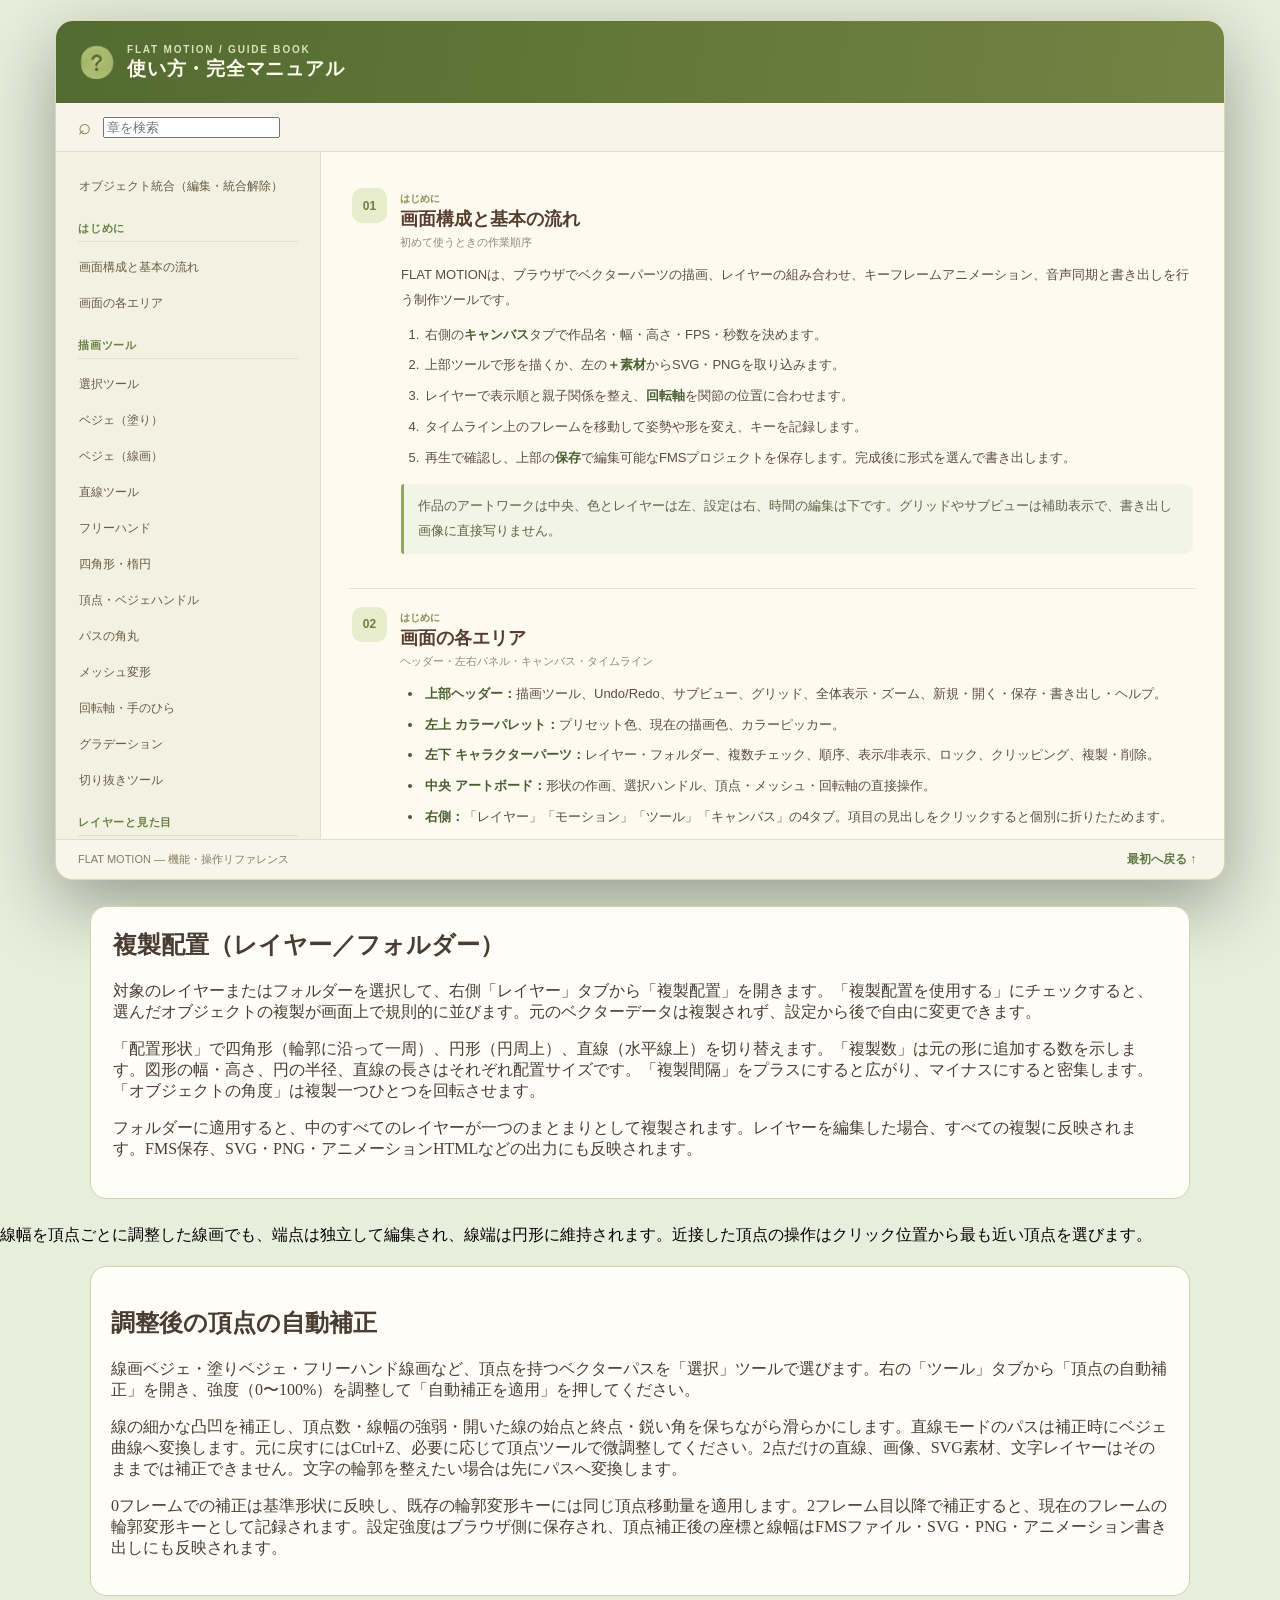
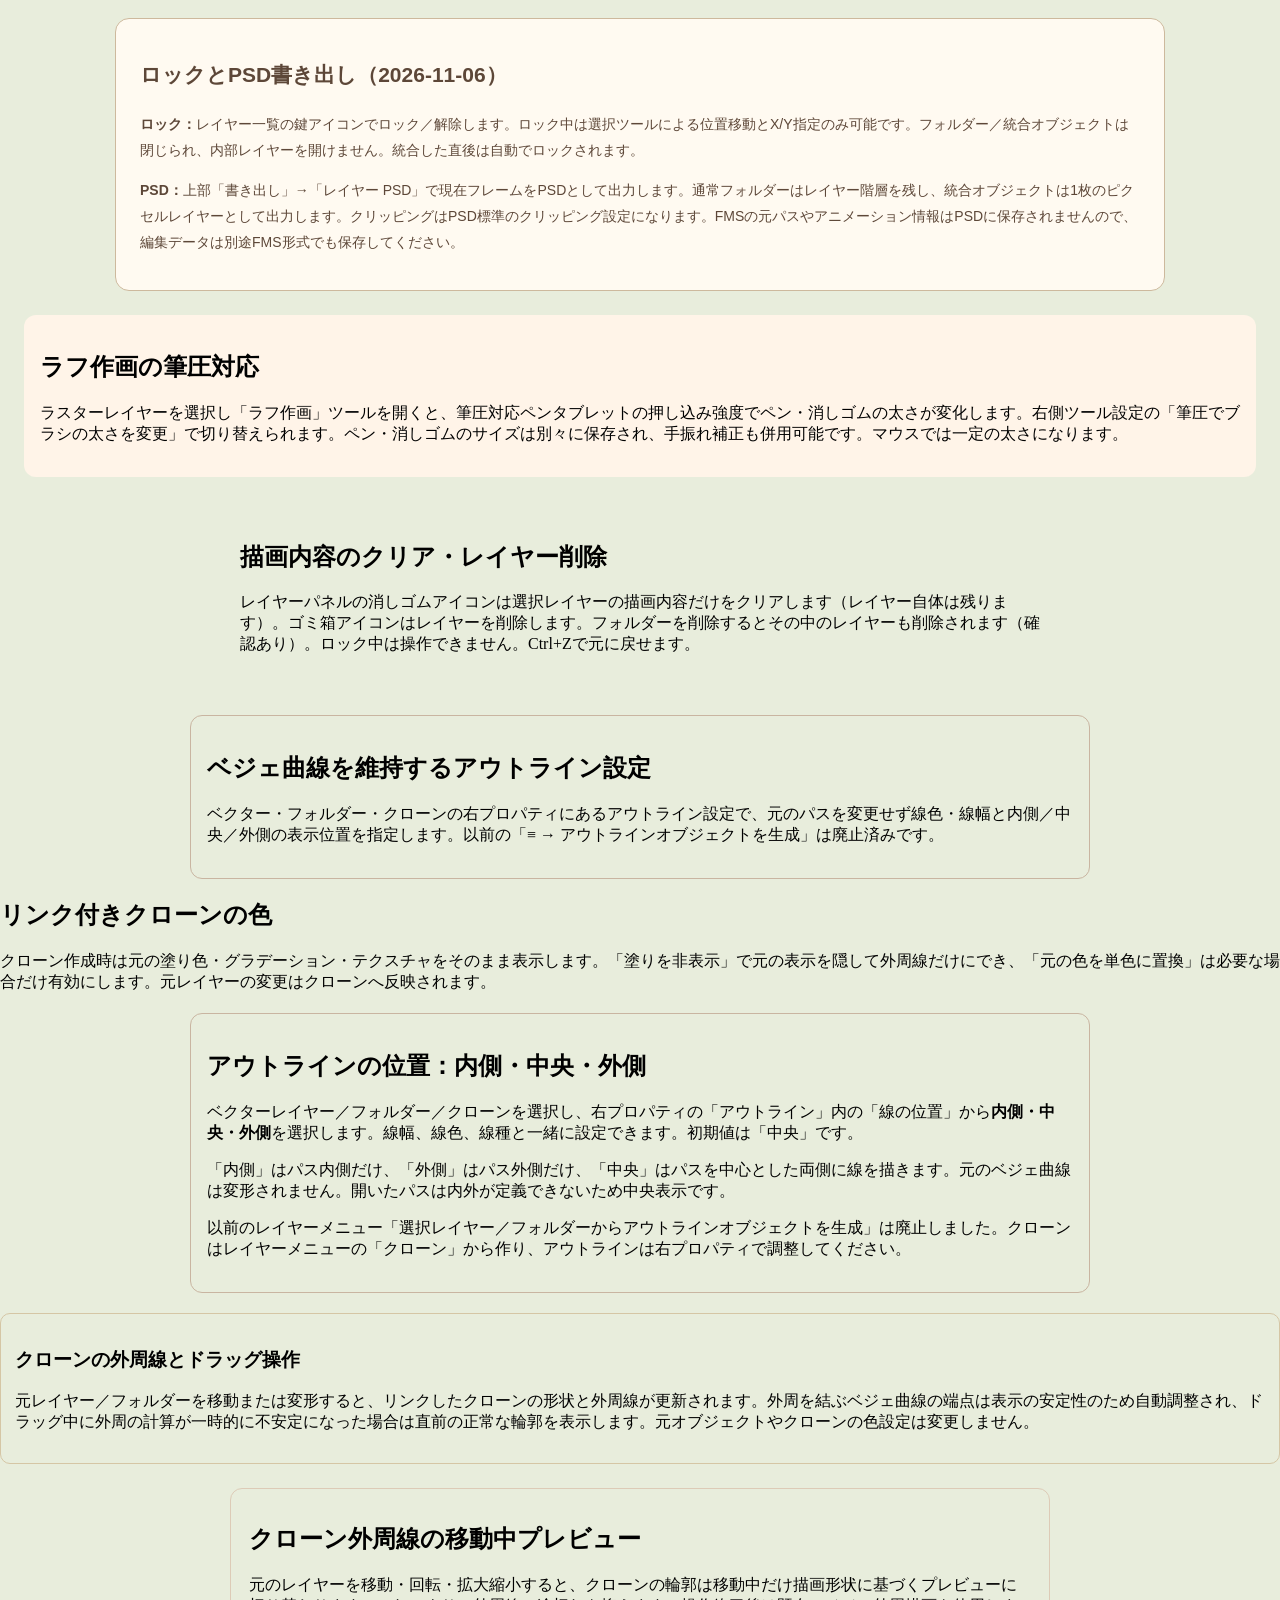
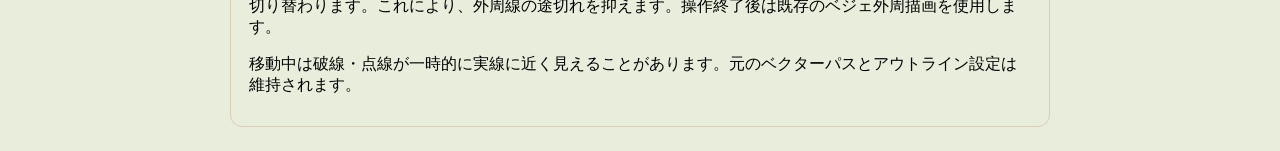
==== MANUAL.html @ 03b1b880 "a" ====
<!DOCTYPE html>

<html lang="ja"><head><meta charset="utf-8"/><meta content="width=device-width,initial-scale=1" name="viewport"/><title>FLAT MOTION — 完全マニュアル</title><style>*{box-sizing:border-box}html,body{margin:0;min-height:100vh;background:#e8eddc}/* Embedded FLAT MOTION Guide — independent from ordinary property modals */
.header-actions .circle-btn{width:34px!important;height:34px!important;min-width:34px!important;padding:0!important;margin-left:3px!important;background:transparent!important;border:0!important;box-shadow:none!important;border-radius:0!important;display:flex!important;align-items:center;justify-content:center;line-height:1;}
.header-actions .circle-btn img{display:block!important;width:30px!important;height:30px!important;min-width:30px!important;object-fit:contain!important;filter:none!important;opacity:1!important;}
.header-actions .circle-btn:hover{background:transparent!important;filter:brightness(1.08);transform:translateY(-1px);}
.fm-manual-open{overflow:hidden;}
.fm-manual-overlay{position:fixed;inset:0;z-index:600;background:rgba(35,37,22,.76);display:none;align-items:center;justify-content:center;padding:26px;backdrop-filter:blur(4px);}
.fm-manual-panel{display:flex;flex-direction:column;width:min(1170px,96vw);height:min(900px,94vh);background:#fffaf0;border:1px solid #d5dcb4;border-radius:18px;overflow:hidden;color:#453b2e;box-shadow:0 24px 72px rgba(21,26,12,.38);font-family:'Segoe UI','Yu Gothic UI','Hiragino Kaku Gothic ProN',sans-serif;}
.fm-manual-header{display:flex;align-items:center;justify-content:space-between;gap:16px;min-height:82px;padding:14px 24px;background:linear-gradient(100deg,#526b30,#738444);color:#fff8dd;flex:none;}
.fm-manual-brand{display:flex;align-items:center;gap:13px;min-width:0;}
.fm-manual-brand img{width:34px;height:34px;object-fit:contain;flex:none;}
.fm-manual-eyebrow{display:block;font-size:10px;letter-spacing:.18em;color:#dae3b8;font-weight:800;}
.fm-manual-brand h1{font-size:19px;line-height:1.2;margin:3px 0 0;letter-spacing:.04em;font-weight:800;color:#fffcef;}
.fm-manual-header-actions{display:flex;align-items:center;gap:10px;}
.fm-manual-header-actions button{font-size:12px;font-weight:700;color:#fff9df;border:1px solid #d7e5ae67;background:#ffffff15;padding:9px 13px;border-radius:8px;white-space:nowrap;}
.fm-manual-header-actions #fmManualClose{font-size:25px;font-weight:400;line-height:1;width:37px;height:37px;padding:0;}
.fm-manual-header-actions button:hover{background:#ffffff35;}
.fm-manual-searchbox{display:flex;align-items:center;gap:12px;padding:13px 22px;background:#f8f4e9;border-bottom:1px solid #e5dcc9;flex:none;}
.fm-manual-searchbox>span:first-child{font-size:22px;color:#73874a;line-height:1;}
#fmManualSearch{min-width:0;flex:1;background:#fffefd;border:1px solid #dadfbb;border-radius:9px;padding:11px 13px;font-size:14px;color:#493e32;outline:0;}
#fmManualSearch:focus{border-color:#8ea159;box-shadow:0 0 0 3px #b8c99155;}
#fmManualCount{font-size:11px;color:#887e68;white-space:nowrap;}
.fm-manual-layout{display:grid;grid-template-columns:265px minmax(0,1fr);min-height:0;flex:1;overflow:hidden;}
.fm-manual-nav{overflow:auto;padding:16px 12px 20px;background:#f2f1e2;border-right:1px solid #e1dfc8;scrollbar-color:#bac89b transparent;}
.fm-manual-nav-category{color:#678042;font-size:11px;font-weight:850;letter-spacing:.07em;margin:17px 10px 7px;padding-bottom:5px;border-bottom:1px solid #dce1c8;}
.fm-manual-nav-category:first-child{margin-top:0;}
.fm-manual-nav-link{font-size:12px;line-height:1.5;text-align:left;width:100%;padding:9px 11px;border:0;border-radius:8px;color:#6a5947;background:none;display:block;cursor:pointer;}
.fm-manual-nav-link:hover{background:#e5eacb;color:#48642b;}
.fm-manual-nav-link.is-active{background:#dbe4b6;color:#415e2b;font-weight:750;}
.fm-manual-content{min-width:0;min-height:0;overflow:auto;scrollbar-color:#cdd5b2 transparent;padding:18px 28px 45px;position:relative;scroll-behavior:smooth;}
.fm-manual-chapter{padding:18px 3px 24px;border-bottom:1px solid #e7e1d4;scroll-margin-top:10px;}
.fm-manual-chapter-head{display:flex;align-items:flex-start;gap:13px;}
.fm-manual-chapter-number{display:grid;place-items:center;width:35px;height:35px;border-radius:10px;background:#e7edcc;color:#688043;font-size:12px;font-weight:850;flex:none;}
.fm-manual-chapter-heading{min-width:0;flex:1;}
.fm-manual-chapter-heading>span{font-size:10px;color:#809256;font-weight:750;}
.fm-manual-chapter-heading h2{font-size:18px;line-height:1.3;color:#563e2f;margin:2px 0 4px;font-weight:850;}
.fm-manual-chapter-heading>p{margin:0;color:#958875;font-size:11px;}
.fm-manual-chapter-toggle{flex:none;color:#6c8150;border:1px solid #d5dfb7;border-radius:7px;background:#f9fbf0;font-size:19px;line-height:1;width:28px;height:28px;padding:0;}
.fm-manual-chapter-body{margin:13px 0 0 49px;font-size:13px;line-height:1.9;color:#5c4d3f;}
.fm-manual-chapter-body p{margin:10px 0;}
.fm-manual-chapter-body ol,.fm-manual-chapter-body ul{padding-left:22px;margin:10px 0 14px;}
.fm-manual-chapter-body li{margin:6px 0;padding-left:2px;}
.fm-manual-chapter-body b{color:#485f31;font-weight:800;}
.fm-manual-note{background:#f2f4e6;border-left:3px solid #92a65e;border-radius:3px 9px 9px 3px;padding:10px 14px;color:#5e6445!important;}
.fm-manual-table{width:100%;border-collapse:collapse;font-size:12px;line-height:1.6;margin:16px 0;}
.fm-manual-table th,.fm-manual-table td{text-align:left;border-bottom:1px solid #e8e3d4;padding:9px 11px;vertical-align:top;}
.fm-manual-table th{background:#f0f2df;color:#56703a;}
.fm-manual-table td:first-child{white-space:nowrap;color:#554334;font-weight:750;}
.fm-manual-chapter.is-folded .fm-manual-chapter-body{display:none;}
.fm-manual-chapter[hidden],.fm-manual-nav-link[hidden],.fm-manual-nav-category[hidden]{display:none!important;}
.fm-manual-footer{display:flex;align-items:center;justify-content:space-between;gap:10px;padding:10px 22px;border-top:1px solid #e1dccb;background:#f8f5e9;color:#887c68;font-size:11px;flex:none;}
.fm-manual-footer button{background:none;border:0;color:#607944;font-size:12px;font-weight:750;white-space:nowrap;}
@media(max-width:760px){.fm-manual-overlay{padding:8px;}.fm-manual-panel{width:100%;height:96vh;border-radius:10px;}.fm-manual-header{min-height:68px;padding:12px;}.fm-manual-brand h1{font-size:15px;}.fm-manual-eyebrow{font-size:8px;}.fm-manual-header-actions #fmManualExpand{display:none;}.fm-manual-layout{grid-template-columns:130px minmax(0,1fr);}.fm-manual-nav{padding:10px 5px;}.fm-manual-nav-link{font-size:10px;padding:8px 6px;}.fm-manual-nav-category{font-size:9px;margin:12px 5px 5px;}.fm-manual-content{padding:10px 12px 35px;}.fm-manual-chapter-heading h2{font-size:14px;}.fm-manual-chapter-body{margin-left:0;font-size:12px;}.fm-manual-footer span{display:none;}}
.fm-manual-panel{margin:20px auto;height:calc(100vh - 40px);}.fm-manual-nav-link{text-decoration:none;}@media print{.fm-manual-panel{height:auto;overflow:visible;box-shadow:none;border:0}.fm-manual-header,.fm-manual-searchbox,.fm-manual-nav,.fm-manual-footer{display:none!important}.fm-manual-layout{display:block;overflow:visible}.fm-manual-content{overflow:visible}.fm-manual-chapter{break-inside:avoid}}</style></head><body><div class="fm-manual-panel"><header class="fm-manual-header"><div class="fm-manual-brand"><img alt="" src="assets/help.png"/><div><span class="fm-manual-eyebrow">FLAT MOTION / GUIDE BOOK</span><h1>使い方・完全マニュアル</h1></div></div></header><div class="fm-manual-searchbox"><span>⌕</span><input aria-label="マニュアルの検索" id="externalSearch" placeholder="章を検索" type="search"/><span id="matchCount"></span></div><div class="fm-manual-layout"><nav class="fm-manual-nav"><a class="fm-manual-nav-link" href="#guide-merge-objects">オブジェクト統合（編集・統合解除）</a><div class="fm-manual-nav-category">はじめに</div><a class="fm-manual-nav-link" href="#guide-01">画面構成と基本の流れ</a><a class="fm-manual-nav-link" href="#guide-02">画面の各エリア</a><div class="fm-manual-nav-category">描画ツール</div><a class="fm-manual-nav-link" href="#guide-03">選択ツール</a><a class="fm-manual-nav-link" href="#guide-04">ベジェ（塗り）</a><a class="fm-manual-nav-link" href="#guide-05">ベジェ（線画）</a><a class="fm-manual-nav-link" href="#guide-06">直線ツール</a><a class="fm-manual-nav-link" href="#guide-07">フリーハンド</a><a class="fm-manual-nav-link" href="#guide-08">四角形・楕円</a><a class="fm-manual-nav-link" href="#guide-09">頂点・ベジェハンドル</a><a class="fm-manual-nav-link" href="#guide-10">パスの角丸</a><a class="fm-manual-nav-link" href="#guide-11">メッシュ変形</a><a class="fm-manual-nav-link" href="#guide-12">回転軸・手のひら</a><a class="fm-manual-nav-link" href="#guide-13">グラデーション</a><a class="fm-manual-nav-link" href="#guide-14">切り抜きツール</a><div class="fm-manual-nav-category">レイヤーと見た目</div><a class="fm-manual-nav-link" href="#guide-15">レイヤーの基本操作</a><a class="fm-manual-nav-link" href="#guide-16">チェック式複数選択</a><a class="fm-manual-nav-link" href="#guide-17">フォルダーとグループ</a><a class="fm-manual-nav-link" href="#guide-18">クリッピング</a><a class="fm-manual-nav-link" href="#guide-19">塗り・線画・アウトライン</a><a class="fm-manual-nav-link" href="#guide-20">フチ・ドロップシャドウ・ぼかし</a><div class="fm-manual-nav-category">モーション</div><a class="fm-manual-nav-link" href="#guide-21">親パーツ・関節リギング</a><a class="fm-manual-nav-link" href="#guide-22">位置・回転・拡大縮小のキー</a><a class="fm-manual-nav-link" href="#guide-23">輪郭モーフ（頂点変形）</a><a class="fm-manual-nav-link" href="#guide-24">メッシュ変形アニメーション</a><a class="fm-manual-nav-link" href="#guide-25">エフェクトアニメーション</a><a class="fm-manual-nav-link" href="#guide-26">簡単モーションと再生</a><div class="fm-manual-nav-category">タイムラインと音声</div><a class="fm-manual-nav-link" href="#guide-27">タイムラインの見方</a><a class="fm-manual-nav-link" href="#guide-28">音声トラック</a><div class="fm-manual-nav-category">キャンバスと資料</div><a class="fm-manual-nav-link" href="#guide-29">カラーパレットとスポイト</a><a class="fm-manual-nav-link" href="#guide-30">キャンバス・グリッド設定</a><div class="fm-manual-nav-category">保存と書き出し</div><a class="fm-manual-nav-link" href="#guide-31">プロジェクトの保存・読込</a><a class="fm-manual-nav-link" href="#guide-32">書き出し形式</a><div class="fm-manual-nav-category">リファレンス</div><a class="fm-manual-nav-link" href="#guide-33">ショートカット一覧</a><a class="fm-manual-nav-link" href="#guide-34">よくある疑問・トラブル</a><a class="fm-manual-nav-link" href="#guide-35">作例：表情が動くキャラクター</a><div class="fm-manual-nav-category">テキスト・ロゴ制作</div><a class="fm-manual-nav-link" href="#guide-37">テキスト・縦書き・円形／アーチ配置とパス化</a><a class="fm-manual-nav-link" href="#guide-38">手持ちフォントの登録と頂点の表示サイズ</a><a class="fm-manual-nav-link" href="#guide-39">素材ライブラリの登録・整理・JSON保存</a></nav><main class="fm-manual-content"><section class="fm-manual-chapter" id="guide-01"><div class="fm-manual-chapter-head"><span class="fm-manual-chapter-number">01</span><div class="fm-manual-chapter-heading"><span>はじめに</span><h2>画面構成と基本の流れ</h2><p>初めて使うときの作業順序</p></div></div><div class="fm-manual-chapter-body"><p>FLAT MOTIONは、ブラウザでベクターパーツの描画、レイヤーの組み合わせ、キーフレームアニメーション、音声同期と書き出しを行う制作ツールです。</p>
<ol><li>右側の<b>キャンバス</b>タブで作品名・幅・高さ・FPS・秒数を決めます。</li><li>上部ツールで形を描くか、左の<b>＋素材</b>からSVG・PNGを取り込みます。</li><li>レイヤーで表示順と親子関係を整え、<b>回転軸</b>を関節の位置に合わせます。</li><li>タイムライン上のフレームを移動して姿勢や形を変え、キーを記録します。</li><li>再生で確認し、上部の<b>保存</b>で編集可能なFMSプロジェクトを保存します。完成後に形式を選んで書き出します。</li></ol>
<p class="fm-manual-note">作品のアートワークは中央、色とレイヤーは左、設定は右、時間の編集は下です。グリッドやサブビューは補助表示で、書き出し画像に直接写りません。</p></div></section><section class="fm-manual-chapter" id="guide-02"><div class="fm-manual-chapter-head"><span class="fm-manual-chapter-number">02</span><div class="fm-manual-chapter-heading"><span>はじめに</span><h2>画面の各エリア</h2><p>ヘッダー・左右パネル・キャンバス・タイムライン</p></div></div><div class="fm-manual-chapter-body"><ul><li><b>上部ヘッダー：</b>描画ツール、Undo/Redo、サブビュー、グリッド、全体表示・ズーム、新規・開く・保存・書き出し・ヘルプ。</li><li><b>左上 カラーパレット：</b>プリセット色、現在の描画色、カラーピッカー。</li><li><b>左下 キャラクターパーツ：</b>レイヤー・フォルダー、複数チェック、順序、表示/非表示、ロック、クリッピング、複製・削除。</li><li><b>中央 アートボード：</b>形状の作画、選択ハンドル、頂点・メッシュ・回転軸の直接操作。</li><li><b>右側：</b>「レイヤー」「モーション」「ツール」「キャンバス」の4タブ。項目の見出しをクリックすると個別に折りたためます。</li><li><b>下部 タイムライン：</b>フレーム・キー・音声波形・再生の操作。</li></ul></div></section><section class="fm-manual-chapter" id="guide-03"><div class="fm-manual-chapter-head"><span class="fm-manual-chapter-number">03</span><div class="fm-manual-chapter-heading"><span>描画ツール</span><h2>選択ツール</h2><p>移動・回転・拡大縮小、比率固定</p></div></div><div class="fm-manual-chapter-body"><ol><li>上部の<b>選択</b>（V）を押し、キャンバスのパーツをクリックします。</li><li>内部をドラッグして位置を変更します。外側の<b>回転ハンドル</b>で回転、<b>四隅のハンドル</b>で拡大縮小します。</li><li>右側の<b>ツール</b>タブで「縦横比を維持して拡大縮小」をONにすると比率を保ちます。OFFなら縦横を独立して伸縮できます。Shiftを押しながらでも比率固定できます。</li><li>角丸・凹み角を設定した四角形は、伸縮中も角の見た目の半径が変わりにくいよう補正されます。</li></ol>
<p class="fm-manual-note">位置・回転・倍率の数値は右側の<b>モーション</b>タブでも編集できます。アニメーションのフレームを動かしてから変形すると、設定に応じてキーフレームが作られます。</p></div></section><section class="fm-manual-chapter" id="guide-04"><div class="fm-manual-chapter-head"><span class="fm-manual-chapter-number">04</span><div class="fm-manual-chapter-heading"><span>描画ツール</span><h2>ベジェ（塗り）</h2><p>点打ち、開いたパス、直線・ベジェ変換</p></div></div><div class="fm-manual-chapter-body"><ol><li>上部の<b>ベジェ塗り</b>（P）を選択します。</li><li>アートボードをクリックして頂点を順に追加します。作図中は輪郭と点が表示されます。</li><li>3点以上で<b>「塗りを確定」</b>すると閉じた塗り形状になります。2点以上で<b>「開いた線で確定」</b>も選択できます。</li><li>作成後はパスの<b>線の種類</b>で「直線」「ベジェ曲線」「自動スムーズ」を選び直せます。ベジェモードでは頂点と制御ハンドルで形を編集します。</li></ol>
<p><b>Enter</b>で確定、<b>Esc</b>で作図を中止。作図中の専用ボタンで1点戻すこともできます。点数が足りない場合は確定できません。</p></div></section><section class="fm-manual-chapter" id="guide-05"><div class="fm-manual-chapter-head"><span class="fm-manual-chapter-number">05</span><div class="fm-manual-chapter-heading"><span>描画ツール</span><h2>ベジェ（線画）</h2><p>輪郭線専用のパスを作成</p></div></div><div class="fm-manual-chapter-body"><ol><li><b>ベジェ線画</b>（K）を選び、クリックで2点以上を打ちます。</li><li><b>Enter</b>または<b>「線画を確定」</b>で開いた線を作成します。塗りのない独立したベクターパスとして管理します。</li><li>レイヤーの<b>線画オプション</b>で実線・破線・点線を選び、カラー、太さ、破線の長さ・間隔、点の大きさ・間隔を変更します。</li><li><b>頂点</b>ツールで後から点を移動・追加・削除し、曲線の形を調整できます。</li></ol>
<p class="fm-manual-note">塗り用パスの「アウトライン」と、線画レイヤーの「線画オプション」は異なる設定です。線だけ描きたいときは線画ツールが便利です。</p></div></section><section class="fm-manual-chapter" id="guide-06"><div class="fm-manual-chapter-head"><span class="fm-manual-chapter-number">06</span><div class="fm-manual-chapter-heading"><span>描画ツール</span><h2>直線ツール</h2><p>まっすぐな線・角度固定・後編集</p></div></div><div class="fm-manual-chapter-body"><p><b>直線</b>（L）を選び、キャンバスで始点から終点までドラッグします。<b>Shift</b>を押したままなら45°刻みで角度を固定できます。</p>
<p>描いた直線もベクターパスなので、線画オプションで<b>実線／破線／点線</b>に変更でき、色・太さ・線の間隔を調整できます。頂点を追加したり、パスの線種をベジェ曲線へ切り替えて曲げることもできます。</p></div></section><section class="fm-manual-chapter" id="guide-07"><div class="fm-manual-chapter-head"><span class="fm-manual-chapter-number">07</span><div class="fm-manual-chapter-heading"><span>描画ツール</span><h2>フリーハンド</h2><p>マウスやペンで輪郭を描く</p></div></div><div class="fm-manual-chapter-body"><p><b>フリーハンド</b>（B）を選ぶと右側の<b>ツール</b>タブに作画前の設定が表示されます。<b>塗りつぶし／線画</b>のラジオボタンで描画モードを選び、キャンバス上をドラッグして描きます。</p><ol><li><b>塗りつぶし：</b>ドラッグ経路を閉じたベクター形状として作成します。</li><li><b>線画：</b>塗りのない開いたベクターパスを作成します。線幅や実線・破線・点線はレイヤータブの「線画オプション」で変更します。頂点ごとの線幅強弱にも対応します。</li><li><b>最大ポイント数：</b>10〜800点からスライダーで設定します。形状をなるべく維持しながら線を簡略化し、保存されるパスの頂点数を制限します。</li><li><b>自動補正：</b>チェックでON/OFFし、補正の強さを0〜100%で調整します。ドラッグ中の手ぶれを平滑化し、曲線をなめらかにします。角を意図的に残したい場合は弱めるかOFFにします。</li></ol><p>完成後は通常のベクターレイヤーとして移動・回転・頂点編集・モーション設定ができます。設定は次に描く線へ適用され、既存のパスを勝手に書き換えません。</p>
<p>線画専用の筆線ではなく、連続した点を使って形を作るツールです。線を正確に整えたい場合は<b>ベジェ（線画）</b>や<b>直線</b>を、面を塗りつぶしたい場合は<b>ベジェ（塗り）</b>を使用します。</p></div></section><section class="fm-manual-chapter" id="guide-08"><div class="fm-manual-chapter-head"><span class="fm-manual-chapter-number">08</span><div class="fm-manual-chapter-heading"><span>描画ツール</span><h2>四角形・楕円</h2><p>作図時の1:1固定、角丸・凹み角</p></div></div><div class="fm-manual-chapter-body"><ol><li><b>四角形</b>（R）または<b>楕円</b>（E）を選び、ドラッグして描画します。</li><li>右側の<b>ツール</b>タブにある<b>「図形を1:1の比率で描画」</b>をONにすると正方形・正円になります。作図中のShiftでも一時的に固定できます。</li><li>四角形では<b>角を丸める</b>スライダーと<b>角をへこませる</b>スライダーが使用できます。凹ませる角は左上・右上・左下・右下から指定でき、画像のように内側へ丸く削った形にできます。</li></ol>
<p>通常の角丸と凹み角は併用できます。図形をベジェ頂点として編集したい場合は<b>パスに変換</b>を使用してください。元の四角形専用パラメーターではなく頂点編集になります。</p></div></section><section class="fm-manual-chapter" id="guide-09"><div class="fm-manual-chapter-head"><span class="fm-manual-chapter-number">09</span><div class="fm-manual-chapter-heading"><span>描画ツール</span><h2>頂点・ベジェハンドル</h2><p>基本形状、滑らかな曲線、ポイント削減</p></div></div><div class="fm-manual-chapter-body"><ol><li>編集したいパスを選択して<b>頂点</b>（N / M）に切り替えます。</li><li>点をドラッグして位置を変えます。ベジェモードでは入出力ハンドルもドラッグしてカーブを編集します。</li><li>角の点／滑らかな点を切り替えられます。<b>ダブルクリック</b>で頂点を追加、<b>Alt＋クリック</b>で頂点を削除できます。</li><li>右側のパス編集には<b>ポイント数を減らす</b>スライダーがあり、細かすぎる点を減らして簡略化できます。</li></ol>
<p>最初のフレームでは基本形状の編集、後のフレームでは輪郭モーフの変形キーを作る操作になります。詳細は「輪郭モーフ」を参照してください。</p></div></section><section class="fm-manual-chapter" id="guide-10"><div class="fm-manual-chapter-head"><span class="fm-manual-chapter-number">10</span><div class="fm-manual-chapter-heading"><span>描画ツール</span><h2>パスの角丸</h2><p>直角や鋭角を後から丸くする</p></div></div><div class="fm-manual-chapter-body"><p>塗りベジェ・線画ベジェ・折れ線など、角のあるパスを選択し、右側の<b>レイヤー → パスの角丸</b>を使います。半径スライダーは<b>0〜200px</b>で、0に戻すと元の角に戻せます。</p>
<p>元の頂点やハンドルは削除せず、描画時に丸めます。直線・ベジェ曲線モードで使用し、<b>自動スムーズモードでは角丸処理を適用しません</b>。キーフレームで頂点を動かしても設定を維持できます。</p></div></section><section class="fm-manual-chapter" id="guide-11"><div class="fm-manual-chapter-head"><span class="fm-manual-chapter-number">11</span><div class="fm-manual-chapter-heading"><span>描画ツール</span><h2>メッシュ変形</h2><p>格子でPNG・SVG・ベクターを変形する</p></div></div><div class="fm-manual-chapter-body"><ol><li>変形したいレイヤーを選び、右側の<b>モーション → 変形アニメーション</b>に移動します。</li><li>メッシュ分割を<b>2×2、3×3、4×4</b>から選択し、<b>メッシュを作成／編集</b>します。</li><li>上部の<b>メッシュ</b>（G）で交点をドラッグし、髪・服などを曲げたり伸ばしたりします。</li><li>別のフレームで変形すればその時刻にメッシュキーが追加されます。現在の形の初期化・メッシュ解除もできます。</li></ol>
<p class="fm-manual-note">頂点モーフと異なり、PNGや読み込みSVGにも使える格子変形です。分割数を変更すると既存のメッシュ変形キーが初期化される場合があります。</p></div></section><section class="fm-manual-chapter" id="guide-12"><div class="fm-manual-chapter-head"><span class="fm-manual-chapter-number">12</span><div class="fm-manual-chapter-heading"><span>描画ツール</span><h2>回転軸・手のひら</h2><p>関節の位置、ビューの移動・回転・ズーム</p></div></div><div class="fm-manual-chapter-body"><p><b>回転軸</b>（J）：パーツを選んだ状態で中心の軸ハンドルをドラッグし、肩・肘・首などの関節位置へ移します。以後の回転はこの軸を中心に行います。</p>
<p><b>手のひら</b>（H）：右側<b>ツール</b>タブで<b>移動／回転／拡大縮小</b>をラジオボタンで切り替えます。移動はドラッグ、回転は左右ドラッグ、ズームは上下ドラッグです。回転操作はShiftで15°ごとに固定できます。</p>
<p>表示の回転・ズームは作品の実データには影響しません。<b>全体表示</b>で表示を整え、上部の＋／−で倍率を変えられます。全体表示の最大倍率は100%です。</p></div></section><section class="fm-manual-chapter" id="guide-13"><div class="fm-manual-chapter-head"><span class="fm-manual-chapter-number">13</span><div class="fm-manual-chapter-heading"><span>描画ツール</span><h2>グラデーション</h2><p>線状・円状、色から透明・2色</p></div></div><div class="fm-manual-chapter-body"><ol><li>上部の<b>グラデーション</b>を選び、対象オブジェクトをクリックします。</li><li>対象上でドラッグすると、線状ならドラッグ方向に、円状なら中心から外側へグラデーションを設定できます。</li><li>右側の<b>ツール</b>タブで<b>線状／円状</b>、<b>色→透明／色→色</b>を切り替えます。</li><li>始点色・終点色はカラーピッカーで変更します。適用後もドラッグで方向や広がりを変え、解除することもできます。</li></ol>
<p>ベクター図形・パスだけでなく読み込んだSVGやPNGへの設定にも対応しています。グラデーションの向きは対象とともに移動・回転・拡大縮小されます。</p></div></section><section class="fm-manual-chapter" id="guide-14"><div class="fm-manual-chapter-head"><span class="fm-manual-chapter-number">14</span><div class="fm-manual-chapter-heading"><span>描画ツール</span><h2>切り抜きツール</h2><p>選択範囲の内側／交差部分を削除する</p></div></div><div class="fm-manual-chapter-body"><p><b>切り抜き</b>（C）は指定箇所を<b>透明にして消す</b>機能です。クリッピングとは逆に、<b>内側が消えて外側が残ります</b>。元画像やパスは保持するため、切り抜き解除やCtrl+Zで戻せます。</p>
<ol><li>上部の<b>切り抜き</b>を選び、右の<b>ツール</b>タブで<b>選択範囲／交差</b>を選択します。</li><li><b>選択範囲：</b>「四角形ドラッグ」ならキャンバス上をドラッグ。「オブジェクト指定」ならプルダウンで選択元を選びます。さらに<b>切り抜き対象</b>を指定します。</li><li>選択範囲のスライダーは<b>−100〜＋100px</b>。0が基準、右に動かすほど削除範囲が広がり、左に動かすほど狭くなります。</li><li><b>交差：</b>①削除したい対象、②削除範囲の元となるオブジェクトをプルダウンで指定します。2つが重なる部分だけを消します。選択範囲の指定は不要です。</li><li><b>「内側を切り抜く」</b>で確定します。<b>対象の切り抜き解除</b>、<b>選択範囲を解除</b>も利用できます。</li></ol>
<p class="fm-manual-note">フォルダー全体も対象にできます。交差の元は適用時の形状を基準にします。「下のレイヤーにクリッピング」は描画する範囲を残す処理なので用途が異なります。</p></div></section><section class="fm-manual-chapter" id="guide-15"><div class="fm-manual-chapter-head"><span class="fm-manual-chapter-number">15</span><div class="fm-manual-chapter-heading"><span>レイヤーと見た目</span><h2>レイヤーの基本操作</h2><p>表示順、複製、名前変更、ロック</p></div></div><div class="fm-manual-chapter-body"><ul><li><b>＋素材：</b>外部SVG/PNGを追加します。作成したパーツは左の一覧に表示されます。</li><li><b>クリック：</b>対象を編集するレイヤーとして選択。<b>レイヤー名をダブルクリック</b>するとその場で変更できます（Enterで確定、Escで取り消し）。</li><li><b>目：</b>表示／非表示。<b>鍵：</b>編集ロック。<b>↳：</b>クリッピングを切り替えます。</li><li><b>複製：</b>選択レイヤーのコピーを作ります。<b>上下ボタン：</b>重なり順を変更。<b>削除：</b>対象を取り除きます。</li></ul>
<p>重なり順はアニメーションの見え方に影響します。影・肌・衣服のように別レイヤーを作り、必要ならクリッピングを使ってください。</p></div></section><section class="fm-manual-chapter" id="guide-16"><div class="fm-manual-chapter-head"><span class="fm-manual-chapter-number">16</span><div class="fm-manual-chapter-heading"><span>レイヤーと見た目</span><h2>チェック式複数選択</h2><p>フォルダー化せずにまとめて移動</p></div></div><div class="fm-manual-chapter-body"><ol><li>左のレイヤーパネルの<b>先頭チェックボックス</b>を複数ONにします。</li><li>選択ツールで選ばれたパーツの1つをドラッグすると、チェックしたレイヤーを<b>一括移動</b>できます。</li><li>この選択は一時的なもので、レイヤーの所属フォルダーや親子関係は変更しません。</li><li>複数選択したまま<b>フォルダー作成ボタン</b>を押すと、選択したパーツをまとめて収納できます。</li></ol>
<p>フォルダーとその内部のレイヤーを同時にチェックした場合に二重に移動しないよう処理されています。永続的にグループ単位で回転やアニメーションを付けたい場合はフォルダーを作るのがおすすめです。</p></div></section><section class="fm-manual-chapter" id="guide-17"><div class="fm-manual-chapter-head"><span class="fm-manual-chapter-number">17</span><div class="fm-manual-chapter-heading"><span>レイヤーと見た目</span><h2>フォルダーとグループ</h2><p>収納、入れ子、変形、キー、表示切り替え</p></div></div><div class="fm-manual-chapter-body"><ol><li>左のフォルダーボタンで<b>新規フォルダー</b>を作ります。選択中のパーツを収納する使い方もできます。</li><li>レイヤーをフォルダーへ<b>ドラッグ＆ドロップ</b>すると収納できます。フォルダーの外へ移すドロップ領域も用意されています。</li><li>フォルダーは<b>入れ子</b>にでき、折りたたみ・展開が可能です。</li><li>フォルダーを選択して移動・回転・拡大縮小すると内部のパーツがまとめて動きます。フォルダー単位でもキーフレームを追加できます。</li><li>フォルダーの表示／非表示とロックは中のパーツにも反映されます。フォルダー解除後は個々のパーツとして扱えます。</li></ol>
<p>フォルダー内のパーツは個別に編集できます。フォルダーへのクリッピング、フォルダー自身から下のレイヤーへのクリッピングにも対応しています。</p></div></section><section class="fm-manual-chapter" id="guide-18"><div class="fm-manual-chapter-head"><span class="fm-manual-chapter-number">18</span><div class="fm-manual-chapter-heading"><span>レイヤーと見た目</span><h2>クリッピング</h2><p>下にあるレイヤー・フォルダーの形で表示を制限</p></div></div><div class="fm-manual-chapter-body"><p>上のレイヤーまたはフォルダーを選び、左の<b>↳</b>、または右側<b>レイヤー</b>タブの<b>「下のレイヤー／フォルダーにクリッピング」</b>をONにします。直下の非クリッピング項目が下地になります。</p>
<p>例：顔の上に大きめの影形状を描き、その影を<b>肌</b>レイヤーにクリッピングすると、肌の不透明な部分だけに影が表示されます。複数のクリッピング項目が連続する場合は同じ下地を共有します。</p>
<p>レイヤー→フォルダー、フォルダー→レイヤー、フォルダー→フォルダー、入れ子の組み合わせにも対応しています。</p>
<p class="fm-manual-note"><b>切り抜きとの違い：</b>クリッピング＝下地の内側を「残す」。切り抜き＝指定範囲の内側を「消す」。</p></div></section><section class="fm-manual-chapter" id="guide-19"><div class="fm-manual-chapter-head"><span class="fm-manual-chapter-number">19</span><div class="fm-manual-chapter-heading"><span>レイヤーと見た目</span><h2>塗り・線画・アウトライン</h2><p>塗り非表示、実線・破線・点線</p></div></div><div class="fm-manual-chapter-body"><p>右側の<b>レイヤー</b>タブでは、パーツの塗り色や線色・太さを変更できます。<b>「アウトライン → 塗りを非表示にする（アウトラインのみ）」</b>をONにすると内部の塗りだけが消え、アウトラインを残せます。</p>
<ul><li><b>ベクターのアウトライン：</b>チェックON/OFF、実線・破線（短線の長さと間隔）・点線（丸点の大きさと間隔）、カラー、線幅を指定。オブジェクトの<b>上</b>に描画されます。</li><li><b>線画レイヤー：</b>ベジェ線画・直線で描いた線の線画オプションから、実線・破線・点線・色・幅を変更します。</li><li><b>閉じた形状と開いた線：</b>塗り用と線画用で操作項目が異なります。線画を描きたい場合は線画ツールを使います。</li></ul></div></section><section class="fm-manual-chapter" id="guide-20"><div class="fm-manual-chapter-head"><span class="fm-manual-chapter-number">20</span><div class="fm-manual-chapter-heading"><span>レイヤーと見た目</span><h2>フチ・ドロップシャドウ・ぼかし</h2><p>レイヤー・フォルダー共通エフェクト</p></div></div><div class="fm-manual-chapter-body"><p>レイヤーまたはフォルダーを選択し、右側<b>レイヤー → エフェクト</b>からそれぞれON/OFFします。複数を併用できます。</p>
<ul><li><b>フチ：</b>太さスライダーとカラーピッカー。<b>内側／外側</b>の切り替えができます。</li><li><b>ドロップシャドウ：</b>色、濃度、ぼかしの大きさ、位置ずらし<b>X／Y</b>を調整できます。</li><li><b>ぼかし：</b>ON/OFFと<b>0〜50px</b>の強さスライダー。フォルダーなら中のパーツ全体にかけられます。</li></ul>
<p>エフェクトの重なりは、基本的に<b>影が最背面、フチがその上、本体が最前面</b>です。影とフチのアニメーションについては「エフェクトアニメーション」を参照してください。</p></div></section><section class="fm-manual-chapter" id="guide-21"><div class="fm-manual-chapter-head"><span class="fm-manual-chapter-number">21</span><div class="fm-manual-chapter-heading"><span>モーション</span><h2>親パーツ・関節リギング</h2><p>胴体→腕→前腕などの親子連動</p></div></div><div class="fm-manual-chapter-body"><ol><li>頭・胴体・上腕・前腕などを別パーツとして用意します。</li><li>右側<b>レイヤー → 親パーツ</b>で、子にしたいパーツの親をプルダウンから設定します。</li><li><b>回転軸</b>ツールで肩・肘・首などの関節位置へ軸を移します。</li><li>親を移動・回転すると子も追従し、子自身には独立したキーを設定できます。</li></ol>
<p>フォルダーでの分類と親子リギングは別の仕組みです。フォルダーは集合全体の変形、親子は関節的な連動に使い分けます。</p></div></section><section class="fm-manual-chapter" id="guide-22"><div class="fm-manual-chapter-head"><span class="fm-manual-chapter-number">22</span><div class="fm-manual-chapter-heading"><span>モーション</span><h2>位置・回転・拡大縮小のキー</h2><p>自動キー、手動キー、補間、キーフレーム移動</p></div></div><div class="fm-manual-chapter-body"><ol><li>タイムラインをクリックして作業するフレームへ移動します。</li><li>対象レイヤーを選択し、キャンバスで移動・回転・拡縮するか、右の<b>モーション</b>タブで位置X/Y・回転・倍率・不透明度を入力します。</li><li><b>自動キー</b>をONにすると操作した時点のキーが記録されます。手動なら<b>◆ キー追加</b>を使います。</li><li>キーの<b>補間方式</b>は「なめらか」「一定速度」「加速」「減速」「コマ送り（切替）」から選べます。</li><li>タイムラインのキーを左右にドラッグして時刻を変更できます。最初のフレームのキーは移動できません。</li></ol>
<p>前後のキーの間は、選択した補間方式で自動的に動きます。右側モーションの<b>キー削除</b>から不要なキーを除けます。</p></div></section><section class="fm-manual-chapter" id="guide-23"><div class="fm-manual-chapter-head"><span class="fm-manual-chapter-number">23</span><div class="fm-manual-chapter-heading"><span>モーション</span><h2>輪郭モーフ（頂点変形）</h2><p>パスの形そのものをフレームごとに変える</p></div></div><div class="fm-manual-chapter-body"><ol><li>ベジェパスを選択して<b>頂点</b>ツールにします。四角形・楕円なら先に<b>パスに変換</b>します。</li><li>最初のフレームで基本となる輪郭を作ります。</li><li>別のフレームに移動して頂点をドラッグすると、そのフレームの<b>輪郭モーフキー</b>が作られます。</li><li>複数フレームを設定すると輪郭が補間されます。初期化やモーフキーの削除も可能です。</li></ol>
<p>モーフは<b>同じ頂点数と並び順</b>を基準に補間します。ポイント数の削減には、対応する変形キーも合わせる処理があります。タイムラインでは通常の姿勢キーと別の色・形で表示されます。</p></div></section><section class="fm-manual-chapter" id="guide-24"><div class="fm-manual-chapter-head"><span class="fm-manual-chapter-number">24</span><div class="fm-manual-chapter-heading"><span>モーション</span><h2>メッシュ変形アニメーション</h2><p>格子点にキーを打ち、ゆらぎを作る</p></div></div><div class="fm-manual-chapter-body"><p>メッシュは姿勢キーとは別の変形キーです。現在フレームでメッシュの交点をドラッグするとキーが作成され、前後のメッシュ形状を補間します。</p>
<p>分割数は<b>2×2／3×3／4×4</b>。軽く動かしたいときは2×2、細かく曲げたいときは4×4が目安です。<b>現在の形を初期化</b>、<b>メッシュ解除</b>、<b>ゆらゆら／ぷにっと伸縮</b>の変形プリセットも使用できます。</p></div></section><section class="fm-manual-chapter" id="guide-25"><div class="fm-manual-chapter-head"><span class="fm-manual-chapter-number">25</span><div class="fm-manual-chapter-heading"><span>モーション</span><h2>エフェクトアニメーション</h2><p>影やフチ、ぼかしの変化を記録</p></div></div><div class="fm-manual-chapter-body"><ol><li>対象のレイヤー／フォルダーを選択し、右側<b>レイヤー</b>で影・フチ・ぼかしの見た目を設定します。</li><li>タイムラインを希望のフレームに移動し、右側<b>モーション → エフェクトアニメーション</b>から<b>エフェクトキー</b>を追加します。</li><li>濃度・色・ぼかし・太さ・位置X/Yなどの設定を変えて別のフレームにもキーを置くと、中間フレームで補間されます。</li><li>不要になった現在のエフェクトキーは削除できます。</li></ol>
<p>色の変化は前後の設定をもとに計算されます。ON/OFFなど連続量でない値は設定が切り替わるタイミングがあります。</p></div></section><section class="fm-manual-chapter" id="guide-26"><div class="fm-manual-chapter-head"><span class="fm-manual-chapter-number">26</span><div class="fm-manual-chapter-heading"><span>モーション</span><h2>簡単モーションと再生</h2><p>呼吸・左右振り・浮遊・まばたき</p></div></div><div class="fm-manual-chapter-body"><p>右側<b>モーション → 簡単モーション</b>から、<b>ゆっくり呼吸／左右に振る／浮遊する／まばたき</b>を選択レイヤーに適用できます。プリセットはフレーム上にキーを配置するため、後から数値とタイミングを調整できます。</p>
<p>下部の<b>▶</b>で再生・停止、先頭・次のフレームのボタンやタイムラインの目盛りで確認します。<b>前フレーム／次フレーム</b>のオニオンスキンをONにすると薄い前後姿勢を重ねて表示します。</p></div></section><section class="fm-manual-chapter" id="guide-27"><div class="fm-manual-chapter-head"><span class="fm-manual-chapter-number">27</span><div class="fm-manual-chapter-heading"><span>タイムラインと音声</span><h2>タイムラインの見方</h2><p>トラック、フレーム、キーの種類</p></div></div><div class="fm-manual-chapter-body"><ul><li><b>横軸：</b>時間。FPS設定に応じたフレームで構成され、赤い縦線が現在の再生位置です。</li><li><b>パーツ行：</b>レイヤーやフォルダーごとにキーを表示。通常の姿勢キー、頂点変形キー、メッシュキー、エフェクトキーを区別します。</li><li><b>キー追加／削除：</b>選択した対象と現在フレームに対して操作します。</li><li><b>目盛り・キーのドラッグ：</b>再生位置の変更、キーの時間移動に使います。</li><li><b>自動キー：</b>変形を記録する切り替え。<b>前/次フレーム：</b>オニオンスキン表示。</li></ul></div></section><section class="fm-manual-chapter" id="guide-28"><div class="fm-manual-chapter-head"><span class="fm-manual-chapter-number">28</span><div class="fm-manual-chapter-heading"><span>タイムラインと音声</span><h2>音声トラック</h2><p>MP3/WAVの読み込み、波形、同期と音量</p></div></div><div class="fm-manual-chapter-body"><ol><li>下部の<b>＋ 音声</b>を押し、MP3・WAV・OGG等の音声ファイルを選びます。複数ファイルを追加できます。</li><li>タイムラインに波形が表示されます。<b>音声クリップを左右ドラッグ</b>して開始フレームを調整します。</li><li>各クリップの音量スライダー、ミュート、削除で調整します。途中フレームからの再生にも対応します。</li><li>WebM書き出し時は対応ブラウザで音声を含められます。FMS保存には音源のデータも埋め込まれます。</li></ol>
<p class="fm-manual-note">1ファイルあたり26MBを超える音声は読み込みできません。音声・参考画像が増えるとFMSファイルが大きくなるため、定期的にファイル保存してください。</p></div></section><section class="fm-manual-chapter" id="guide-29"><div class="fm-manual-chapter-head"><span class="fm-manual-chapter-number">29</span><div class="fm-manual-chapter-heading"><span>キャンバスと資料</span><h2>カラーパレットとスポイト</h2><p>色選択、サブビューからの色取得</p></div></div><div class="fm-manual-chapter-body"><p>左側の丸い色見本をクリックすると描画色が変わります。<b>描画色</b>のカラーピッカーから好きな色も指定できます。</p>
<p>上部<b>サブビュー</b>を開くと、資料画像を複数登録できます。サムネイルや前・次ボタンで画像を切り替え、<b>スポイト</b>モードで画像をクリックするとクリック位置の色を取得します。カラーコードの表示・コピー、現在の描画色への反映ができます。</p>
<p>資料を<b>手のひら</b>モードで移動し、ホイールや＋/−で拡大縮小できます。サブビュー自体も移動・サイズ変更可能です。<b>「選択中の塗りに反映」</b>で対象レイヤーの塗りにも適用できます。資料は作画レイヤーとは独立しています。</p></div></section><section class="fm-manual-chapter" id="guide-30"><div class="fm-manual-chapter-head"><span class="fm-manual-chapter-number">30</span><div class="fm-manual-chapter-heading"><span>キャンバスと資料</span><h2>キャンバス・グリッド設定</h2><p>作品サイズ、FPS、透明背景、マス目の見た目</p></div></div><div class="fm-manual-chapter-body"><p>右側<b>キャンバス</b>タブでは、<b>作品名、幅・高さ、FPS、再生秒数、背景色、背景透明</b>を設定できます。</p>
<p><b>グリッド設定</b>には、表示／非表示、マス目サイズ（<b>8〜256px</b>）、透明度（<b>0〜100%</b>）、グリッド色があります。透明度0%が最も濃く、100%は透明です。</p>
<p>グリッドはズームやビュー回転に追従しますが、PNG・SVG・動画に直接書き出されません。画面上部の<b>▦</b>ボタンでも表示切替ができます。</p></div></section><section class="fm-manual-chapter" id="guide-31"><div class="fm-manual-chapter-head"><span class="fm-manual-chapter-number">31</span><div class="fm-manual-chapter-heading"><span>保存と書き出し</span><h2>プロジェクトの保存・読込</h2><p>編集可能なFMS・ブラウザ内の一時保存</p></div></div><div class="fm-manual-chapter-body"><ol><li>上部の<b>保存</b>から作品を<b>.fms.json</b>形式で保存します。形状、レイヤー、各種設定、キー、音声や資料画像を再編集できます。</li><li><b>開く</b>で過去に保存したJSONを読み込みます。<b>新規</b>は現在のプロジェクトを閉じて新規作成します。</li><li>ブラウザ内にも編集データの保存を試みますが、容量制限・ブラウザの設定・キャッシュ削除などで復元できない場合があります。<b>必ずファイルとして保存</b>してください。</li></ol>
<p>編集の<b>Ctrl+Z／Ctrl+Y</b>は操作履歴のUndo/Redoです。元データを安全に残したい場合はプロジェクトの別名コピーを作成してください。</p></div></section><section class="fm-manual-chapter" id="guide-32"><div class="fm-manual-chapter-head"><span class="fm-manual-chapter-number">32</span><div class="fm-manual-chapter-heading"><span>保存と書き出し</span><h2>書き出し形式</h2><p>SVG・PNG・PNG連番・HTML・WebM</p></div></div><div class="fm-manual-chapter-body"><ul><li><b>PNG画像：</b>現在のフレームを静止画として出力。背景透明設定に対応します。</li><li><b>SVGベクター：</b>現在フレームをSVGに出力。形状をベクターデータとして扱えます。</li><li><b>PNG連番 ZIP：</b>アニメーションの全フレームを連番PNGにしてZIPへ保存。動画編集ソフトへ持ち込む場合に便利です。</li><li><b>アニメーションHTML：</b>ブラウザで単体再生できるHTML。キーフレームや音声再生を含みます。</li><li><b>WebM動画：</b>対応ブラウザでアニメーションを動画化。音声を含めた出力にも対応します。</li></ul>
<p><b>PSDレイヤー：</b>通常グループのフォルダー階層とクリッピング属性を残し、統合オブジェクトは1枚の画像レイヤーで出力します。現在のフレームのみが対象です。</p><p><b>SVGベクター：</b>名前付きSVGレイヤーとして出力します。通常グループは階層を残し、統合オブジェクトは1つのベクターレイヤー内にまとめます。マスク・エフェクトなどの処理に必要な補助グループが入る場合があります。</p><p>書き出しメニューは<b>上部の「書き出し」</b>、または<b>キャンバス</b>タブ内にあります。静止画は現在のフレーム、連番・動画・再生HTMLは全体が対象です。</p>
<p class="fm-manual-note">動画出力はブラウザのMediaRecorder/コーデックの対応状況に依存します。必要な形式が使えない場合はPNG連番を出力して動画編集ソフトで組み立ててください。</p></div></section><section class="fm-manual-chapter" id="guide-33"><div class="fm-manual-chapter-head"><span class="fm-manual-chapter-number">33</span><div class="fm-manual-chapter-heading"><span>リファレンス</span><h2>ショートカット一覧</h2><p>キー操作をすぐに確認</p></div></div><div class="fm-manual-chapter-body"><table class="fm-manual-table"><thead><tr><th>キー</th><th>動作</th></tr></thead><tbody>
<tr><td>V / C</td><td>選択 / 切り抜き</td></tr><tr><td>N または M</td><td>頂点</td></tr><tr><td>P / K / L</td><td>ベジェ（塗り） / ベジェ（線画） / 直線</td></tr><tr><td>B / R / E</td><td>フリーハンド / 四角形 / 楕円</td></tr><tr><td>G / J / H</td><td>メッシュ / 回転軸 / 手のひら</td></tr><tr><td>Enter / Esc</td><td>パス確定 / パス作図キャンセル</td></tr><tr><td>Space</td><td>再生・停止</td></tr><tr><td>← / →</td><td>1フレーム戻る / 進む</td></tr><tr><td>Delete / Backspace</td><td>選択パーツを削除</td></tr><tr><td>Ctrl+Z / Ctrl+Y</td><td>元に戻す / やり直し</td></tr><tr><td>Ctrl+S</td><td>FMSプロジェクト保存</td></tr><tr><td>Shift＋四隅ドラッグ</td><td>縦横比を維持して変形</td></tr><tr><td>Shift＋直線ドラッグ</td><td>45°刻みの角度固定</td></tr><tr><td>頂点上でAlt＋クリック</td><td>頂点削除</td></tr><tr><td>頂点ツールでダブルクリック</td><td>頂点追加</td></tr></tbody></table>
<p>テキスト入力欄にフォーカスがある場合は通常の文字入力を優先します。ショートカットによって選択パーツや現在フレームが変わるため、意図しない場合はCtrl+Zで戻してください。</p></div></section><section class="fm-manual-chapter" id="guide-34"><div class="fm-manual-chapter-head"><span class="fm-manual-chapter-number">34</span><div class="fm-manual-chapter-heading"><span>リファレンス</span><h2>よくある疑問・トラブル</h2><p>描けない・見えない・動かないとき</p></div></div><div class="fm-manual-chapter-body"><ul><li><b>ベジェが何も描けない：</b>クリックで2点以上（塗り確定は3点以上）を打ち、Enterまたは画面上の確定ボタンを押してください。</li><li><b>アウトラインが見えない：</b>塗り非表示だけでなく、アウトラインのONと線幅・色を確認します。線画レイヤーは線画オプションを見ます。</li><li><b>選択したのに動かせない：</b>レイヤーの鍵、フォルダーの鍵、編集中のツール、クリッピングの可視状態を確認します。</li><li><b>全体表示が100%なのは：</b>自動全体表示の最大値が100%に設定されているためです。手動の＋操作ならさらに拡大できます。</li><li><b>グリッドが見えない：</b>キャンバスタブでグリッド表示と透明度を確認します。透明度100%は見えません。</li><li><b>切り抜きで残る側が逆：</b>切り抜きは選択内側の削除、クリッピングは下地の内側だけ残す処理です。</li><li><b>サブビューの画像が出ない：</b>画像形式を確認し、追加後にサムネイルを選びます。サブビューのズームを全体表示に戻してみてください。</li><li><b>書き出しができない：</b>動画コーデックやブラウザ権限、音声のデコード、メモリ不足の可能性があります。まずPNG・SVGを試してください。</li><li><b>保存したつもりなのに消えた：</b>ブラウザ内保存は保証されません。必ず「保存」からFMSファイルを作成してください。</li></ul></div></section><section class="fm-manual-chapter" id="guide-35"><div class="fm-manual-chapter-head"><span class="fm-manual-chapter-number">35</span><div class="fm-manual-chapter-heading"><span>リファレンス</span><h2>作例：表情が動くキャラクター</h2><p>描く→親子設定→モーション→動画</p></div></div><div class="fm-manual-chapter-body"><ol><li>キャンバスで顔の土台を楕円やベジェ塗りで作り、目・口・眉毛を別レイヤーに描きます。</li><li>顔フォルダーを作ってパーツを収納し、必要なら顔の回転軸を首の位置へ移します。</li><li>目の線画パスは「ベジェ線画」、ほおの影は別の塗りベジェを使い、肌へクリッピングします。</li><li>0フレームで通常の表情、途中フレームで目の形を頂点モーフで変えます。必要ならまばたきプリセットを使用します。</li><li>フォルダーごと顔を左右へ回転させて姿勢キーを追加します。</li><li>タイムラインにBGMやSEを置き、▶で確認。FMS保存後、PNG連番・WebM・再生HTMLなどへ書き出します。</li></ol>
<p class="fm-manual-note">作画・色・関節・動きの設定はレイヤーごとに保持されます。後から修正しやすいよう、役割ごとにパーツを分けてください。</p></div></section><section class="fm-manual-chapter" id="guide-37"><div class="fm-manual-chapter-head"><span class="fm-manual-chapter-number">37</span><div class="fm-manual-chapter-heading"><span>描画ツール</span><h2>テキスト・縦書き・円形／アーチ配置とパス化</h2><p>文字を編集し、ロゴをベクターの頂点に変換する</p></div></div><div class="fm-manual-chapter-body"><ol><li>上部の<b>テキスト</b>を選び、キャンバスをクリックして文字レイヤーを作成します。</li><li>右側<b>レイヤー → 文字・レイアウト</b>に文章を入力。フォント・サイズ・字間・太さを設定します。日本語のゴシック・明朝も選べます。</li><li><b>文字の向き</b>を横書きまたは縦書き（右の列から左へ）に切り替えられます。縦書きでは句読点・括弧の縦組み置換、英数字の90°回転、行の長さ・列間隔を調整できます。</li><li><b>配置</b>を直線・円形・アーチ状から選択します。円形/アーチ状では半径、アーチ角度、開始位置をスライダーで変更できます。</li><li>テキストレイヤーの<b>複製配置</b>も使用できます。元の文字を修正すると複製へ反映されます。</li><li>ロゴを輪郭編集したい場合は文字を選択して<b>文字をパスに変換</b>を押します。フォルダー内に1文字ずつ編集可能なベクターパーツが作られます。</li><li>変換した文字パーツを選び、<b>頂点</b>ツールで輪郭をドラッグ。内側の穴などは<b>パス・ベジェ編集 → 編集する輪郭</b>で切り替えます。</li></ol><p class="fm-manual-note">パス化はブラウザ上の文字の輪郭を画像から近似抽出して生成する方式です。元フォントの制御点とは一致しない場合があります。変換前の文字レイヤーは非表示で保持されます。端末内のフォントに加え、手持ちのフォントを読み込んで使用することもできます。</p></div></section><section class="fm-manual-chapter" id="guide-38"><div class="fm-manual-chapter-head"><span class="fm-manual-chapter-number">38</span><div class="fm-manual-chapter-heading"><span>テキスト・ロゴ制作</span><h2>手持ちフォントの登録と頂点の表示サイズ</h2><p>フォントの持ち込み・パス化・細かい頂点編集</p></div></div><div class="fm-manual-chapter-body"><ol><li><b>テキスト</b>ツールで文字レイヤーを作ります。</li><li>レイヤータブの<b>文字・レイアウト → 手持ちのフォント</b>で<b>＋ フォントファイルを登録</b>をクリック。TTF／OTF／WOFF／WOFF2を選びます（1ファイル16MB以下）。</li><li>読み込み後は「フォント」プルダウンに登録名が追加されます。複数登録もでき、選択中の文字レイヤーへ適用できます。</li><li><b>文字をパス化（頂点編集）</b>する場合は、フォントの読み込み完了後に実行します。フォントの輪郭を近似トレースするため、元フォントの編集用制御点とは一致しません。</li><li>パス化した1文字のレイヤーを選び、上部の<b>頂点</b>ツールへ切り替えます。右側の<b>ツール</b>タブで<b>頂点の表示サイズ</b>（1～7px）を調整できます。最初は2.5px、点を見やすく小さくしてもクリックできる範囲は残ります。</li></ol><p class="fm-manual-note">登録フォントはFMSプロジェクト内に埋め込まれます。ブラウザのフォント一覧でも再利用できます（保存領域が利用できる場合）。SVGへの書き出しにもフォントの情報を含みます。外部配布する作品でフォントを使用する場合は、各フォントのライセンスと埋め込み・再配布条件を確認してください。</p></div></section><section class="fm-manual-chapter" id="guide-39"><div class="fm-manual-chapter-head"><span class="fm-manual-chapter-number">39</span><div class="fm-manual-chapter-heading"><span>線画・頂点編集</span><h2>線に強弱をつける・頂点ごとの線幅</h2><p>オブジェクト全体の太さと頂点の太さを切り替える</p></div></div><div class="fm-manual-chapter-body"><ol><li>ベジェ（線画）・直線で作成したパスを選択します。</li><li><b>選択ツール</b>で選んでいる間は「レイヤー → 線画オプション → 線全体の太さ」で一括調整できます。</li><li><b>頂点</b>ツールへ切り替え、線幅を変えたい頂点の丸をクリックします。</li><li>「レイヤー → 線画オプション」の選択頂点スライダー、または「ツール → パス・ベジェ編集」の選択頂点スライダーで<b>その頂点の太さだけ</b>調整できます。</li><li>複数の頂点を異なる太さに設定すると、線の強弱が滑らかにつながります。全体の太さを変更した場合は強弱の割合を保ったまま拡縮されます。</li></ol><p class="fm-manual-note">実線・破線・点線に対応。頂点ごとの線幅はFMSに保存され、SVG・PNG・再生HTMLにも反映されます。</p></div></section><section class="fm-manual-chapter" id="guide-39"><div class="fm-manual-chapter-head"><span class="fm-manual-chapter-number">39</span><div class="fm-manual-chapter-heading"><span>レイヤー・グループ</span><h2>素材ライブラリ：登録・整理・別プロジェクトへ配置</h2><p>プロジェクト共通素材／フォルダー／検索／JSONバックアップ</p></div><button type="button" class="fm-manual-chapter-toggle" aria-expanded="true">−</button></div><div class="fm-manual-chapter-body"><p>左側のパネルは<b>レイヤー／素材</b>タブで切り替えられます。素材ライブラリは作品のFMSファイルとは別に、同じブラウザ・同じ公開URLに保存されます。別プロジェクトへ作品を切り替えても登録素材を使えます。</p>
<ol><li><b>登録：</b>レイヤータブで素材化したいレイヤーまたはフォルダーを選択（複数チェックにも対応）→素材タブ→<b>＋ 登録</b>→名前を入力します。フォルダー内のパーツ、キーフレーム、クリッピング、エフェクト、テキストで使用した登録フォントも一緒に保存されます。</li><li><b>配置：</b>素材タブの<b>＋ 配置</b>をクリックすると現在のキャンバス中央へ追加できます。素材をキャンバスへドラッグすると、その位置へ配置できます。元の素材とは独立したコピーなので配置後も編集できます。</li><li><b>整理：</b><b>＋ フォルダー</b>でフォルダーを作成します。フォルダーを開くと中身を表示。素材を別のフォルダーへドラッグするか、行の上下にドラッグすると並び替えできます。上部の「すべて」などパンくずにもドラッグでき、フォルダーを出し入れできます。</li><li><b>検索：</b>検索欄へファイル名・素材名やフォルダー名を入力します。検索中も「＋ 配置」から素材を追加できます。</li><li><b>名前変更・削除：</b>行の名前をダブルクリックして変更、×から削除します。フォルダーを削除すると中の素材も削除されます。</li><li><b>バックアップ：</b><b>JSON保存</b>でライブラリ専用の<code>FlatMotion_MaterialLibrary.json</code>を作成します。<b>JSON読込</b>は「追加する」（現在のデータと結合）または「置き換え」を選択できます。</li></ol>
<p class="fm-manual-note">FMSプロジェクトファイルには素材ライブラリそのものを含めません。別の端末・ブラウザ・ドメインで使う場合は、必ずライブラリ専用JSONを保存して読み込んでください。ローカルストレージの自動保存はブラウザ側のデータ消去で失われる可能性があり、バックアップを推奨します。</p></div></section><section class="fm-manual-chapter" id="guide-merge-objects"><div class="fm-manual-chapter-head"><span class="fm-manual-chapter-number">40</span><div class="fm-manual-chapter-heading"><span>レイヤー・グループ</span><h2>オブジェクト統合（編集・統合解除）</h2><p>色・パス・キーフレームを残す、非破壊の統合</p></div></div><div class="fm-manual-chapter-body"><ol><li>左のレイヤー一覧で、同じフォルダーにある、重なり順が連続した2つ以上のパーツのチェックをONにします。</li><li>「◇ オブジェクトを統合」を押すと、元の形状と色を残した「統合オブジェクト」ができます。折りたたんだ状態では1つの部品として移動・回転・拡大縮小できます。</li><li>レイヤー左側の▶を展開、または右のプロパティから「中のパーツを編集」を押します。中のレイヤーを選択し、塗り色・線色・ベジェパス・頂点・アニメーションキーを個別編集できます。</li><li>戻したい場合は統合オブジェクトを選択し「統合解除」を押してください。編集済みの個々のパーツが残ります。</li></ol><p class="fm-manual-note"><b>以前のバージョンとの違い：</b>前の統合機能は現在の見た目を1枚のSVGに焼き込んでいたため、元の個別色とパスを戻せません。今回の新しい統合操作から非破壊方式になります。旧形式の統合済みSVGは表示できますが、元情報がないため統合解除はできません。</p><p>見た目を保つため、違うフォルダーのレイヤーや、間に未選択パーツを挟む場合、親子関係やクリッピングが切れてしまう場合は統合しません。グループ自体に追加した複製配置やグループエフェクトは、統合解除時には引き継げないため、必要に応じて確認メッセージが表示されます。Undo・RedoとFMSプロジェクト保存に対応します。</p></div></section></main></div><footer class="fm-manual-footer"><span>FLAT MOTION — 機能・操作リファレンス</span><button onclick="document.querySelector('.fm-manual-content').scrollTop=0" type="button">最初へ戻る ↑</button></footer></div><script>document.getElementById('externalSearch').addEventListener('input',function(){const q=this.value.trim().toLowerCase();let count=0;document.querySelectorAll('.fm-manual-chapter').forEach(s=>{const ok=!q||s.textContent.toLowerCase().includes(q);s.hidden=!ok;if(ok)count++;});document.getElementById('matchCount').textContent=count+'章';});</script><section id="fm-repeat-manual" style="max-width:1100px;margin:26px auto;padding:22px;border:1px solid #cbd4af;border-radius:16px;background:#fffdf7;color:#493d31"><h2 style="margin-top:0">複製配置（レイヤー／フォルダー）</h2><p>対象のレイヤーまたはフォルダーを選択して、右側「レイヤー」タブから「複製配置」を開きます。「複製配置を使用する」にチェックすると、選んだオブジェクトの複製が画面上で規則的に並びます。元のベクターデータは複製されず、設定から後で自由に変更できます。</p><p>「配置形状」で四角形（輪郭に沿って一周）、円形（円周上）、直線（水平線上）を切り替えます。「複製数」は元の形に追加する数を示します。図形の幅・高さ、円の半径、直線の長さはそれぞれ配置サイズです。「複製間隔」をプラスにすると広がり、マイナスにすると密集します。「オブジェクトの角度」は複製一つひとつを回転させます。</p><p>フォルダーに適用すると、中のすべてのレイヤーが一つのまとまりとして複製されます。レイヤーを編集した場合、すべての複製に反映されます。FMS保存、SVG・PNG・アニメーションHTMLなどの出力にも反映されます。</p></section>
<p>線幅を頂点ごとに調整した線画でも、端点は独立して編集され、線端は円形に維持されます。近接した頂点の操作はクリック位置から最も近い頂点を選びます。</p>
<section id="fm-vertex-correction-manual" style="max-width:1100px;margin:20px auto;padding:20px;border:1px solid #cbd4af;border-radius:16px;background:#fffdf7;color:#493d31"><h2>調整後の頂点の自動補正</h2><p>線画ベジェ・塗りベジェ・フリーハンド線画など、頂点を持つベクターパスを「選択」ツールで選びます。右の「ツール」タブから「頂点の自動補正」を開き、強度（0〜100%）を調整して「自動補正を適用」を押してください。</p><p>線の細かな凸凹を補正し、頂点数・線幅の強弱・開いた線の始点と終点・鋭い角を保ちながら滑らかにします。直線モードのパスは補正時にベジェ曲線へ変換します。元に戻すにはCtrl+Z、必要に応じて頂点ツールで微調整してください。2点だけの直線、画像、SVG素材、文字レイヤーはそのままでは補正できません。文字の輪郭を整えたい場合は先にパスへ変換します。</p><p>0フレームでの補正は基準形状に反映し、既存の輪郭変形キーには同じ頂点移動量を適用します。2フレーム目以降で補正すると、現在のフレームの輪郭変形キーとして記録されます。設定強度はブラウザ側に保存され、頂点補正後の座標と線幅はFMSファイル・SVG・PNG・アニメーション書き出しにも反映されます。</p></section><section style="max-width:1050px;margin:22px auto;padding:20px 24px;border:1px solid #cdb99d;border-radius:14px;background:#fffaf1;color:#5d4738;font:14px/1.85 sans-serif"><h2>ロックとPSD書き出し（2026-11-06）</h2><p><b>ロック：</b>レイヤー一覧の鍵アイコンでロック／解除します。ロック中は選択ツールによる位置移動とX/Y指定のみ可能です。フォルダー／統合オブジェクトは閉じられ、内部レイヤーを開けません。統合した直後は自動でロックされます。</p><p><b>PSD：</b>上部「書き出し」→「レイヤー PSD」で現在フレームをPSDとして出力します。通常フォルダーはレイヤー階層を残し、統合オブジェクトは1枚のピクセルレイヤーとして出力します。クリッピングはPSD標準のクリッピング設定になります。FMSの元パスやアニメーション情報はPSDに保存されませんので、編集データは別途FMS形式でも保存してください。</p></section><section style="margin:24px;padding:16px;background:#fff4e8;border-radius:12px"><h2>ラフ作画の筆圧対応</h2><p>ラスターレイヤーを選択し「ラフ作画」ツールを開くと、筆圧対応ペンタブレットの押し込み強度でペン・消しゴムの太さが変化します。右側ツール設定の「筆圧でブラシの太さを変更」で切り替えられます。ペン・消しゴムのサイズは別々に保存され、手振れ補正も併用可能です。マウスでは一定の太さになります。</p></section>
<section style="margin:24px auto;padding:20px;max-width:840px"><h2>描画内容のクリア・レイヤー削除</h2><p>レイヤーパネルの消しゴムアイコンは選択レイヤーの描画内容だけをクリアします（レイヤー自体は残ります）。ゴミ箱アイコンはレイヤーを削除します。フォルダーを削除するとその中のレイヤーも削除されます（確認あり）。ロック中は操作できません。Ctrl+Zで元に戻せます。</p></section><section style="padding:16px;margin:20px auto;max-width:900px;border:1px solid #c9b5a1;border-radius:12px"><h2>ベジェ曲線を維持するアウトライン設定</h2><p>ベクター・フォルダー・クローンの右プロパティにあるアウトライン設定で、元のパスを変更せず線色・線幅と内側／中央／外側の表示位置を指定します。以前の「≡ → アウトラインオブジェクトを生成」は廃止済みです。</p></section><section><h2>リンク付きクローンの色</h2><p>クローン作成時は元の塗り色・グラデーション・テクスチャをそのまま表示します。「塗りを非表示」で元の表示を隠して外周線だけにでき、「元の色を単色に置換」は必要な場合だけ有効にします。元レイヤーの変更はクローンへ反映されます。</p></section><section style="padding:16px;margin:20px auto;max-width:900px;border:1px solid #c9b5a1;border-radius:12px" id="guide-outline-placement"><h2>アウトラインの位置：内側・中央・外側</h2><p>ベクターレイヤー／フォルダー／クローンを選択し、右プロパティの「アウトライン」内の「線の位置」から<strong>内側・中央・外側</strong>を選択します。線幅、線色、線種と一緒に設定できます。初期値は「中央」です。</p><p>「内側」はパス内側だけ、「外側」はパス外側だけ、「中央」はパスを中心とした両側に線を描きます。元のベジェ曲線は変形されません。開いたパスは内外が定義できないため中央表示です。</p><p>以前のレイヤーメニュー「選択レイヤー／フォルダーからアウトラインオブジェクトを生成」は廃止しました。クローンはレイヤーメニューの「クローン」から作り、アウトラインは右プロパティで調整してください。</p></section><section style="margin:20px 0;padding:14px;border:1px solid #d5c6a5;border-radius:10px"><h3>クローンの外周線とドラッグ操作</h3><p>元レイヤー／フォルダーを移動または変形すると、リンクしたクローンの形状と外周線が更新されます。外周を結ぶベジェ曲線の端点は表示の安定性のため自動調整され、ドラッグ中に外周の計算が一時的に不安定になった場合は直前の正常な輪郭を表示します。元オブジェクトやクローンの色設定は変更しません。</p></section>
<section style="margin:24px auto;max-width:820px;padding:14px 18px;border:1px solid #ddcbb7;border-radius:12px"><h2>クローン外周線の移動中プレビュー</h2><p>元のレイヤーを移動・回転・拡大縮小すると、クローンの輪郭は移動中だけ描画形状に基づくプレビューに切り替わります。これにより、外周線の途切れを抑えます。操作終了後は既存のベジェ外周描画を使用します。</p><p>移動中は破線・点線が一時的に実線に近く見えることがあります。元のベクターパスとアウトライン設定は維持されます。</p></section></body></html>
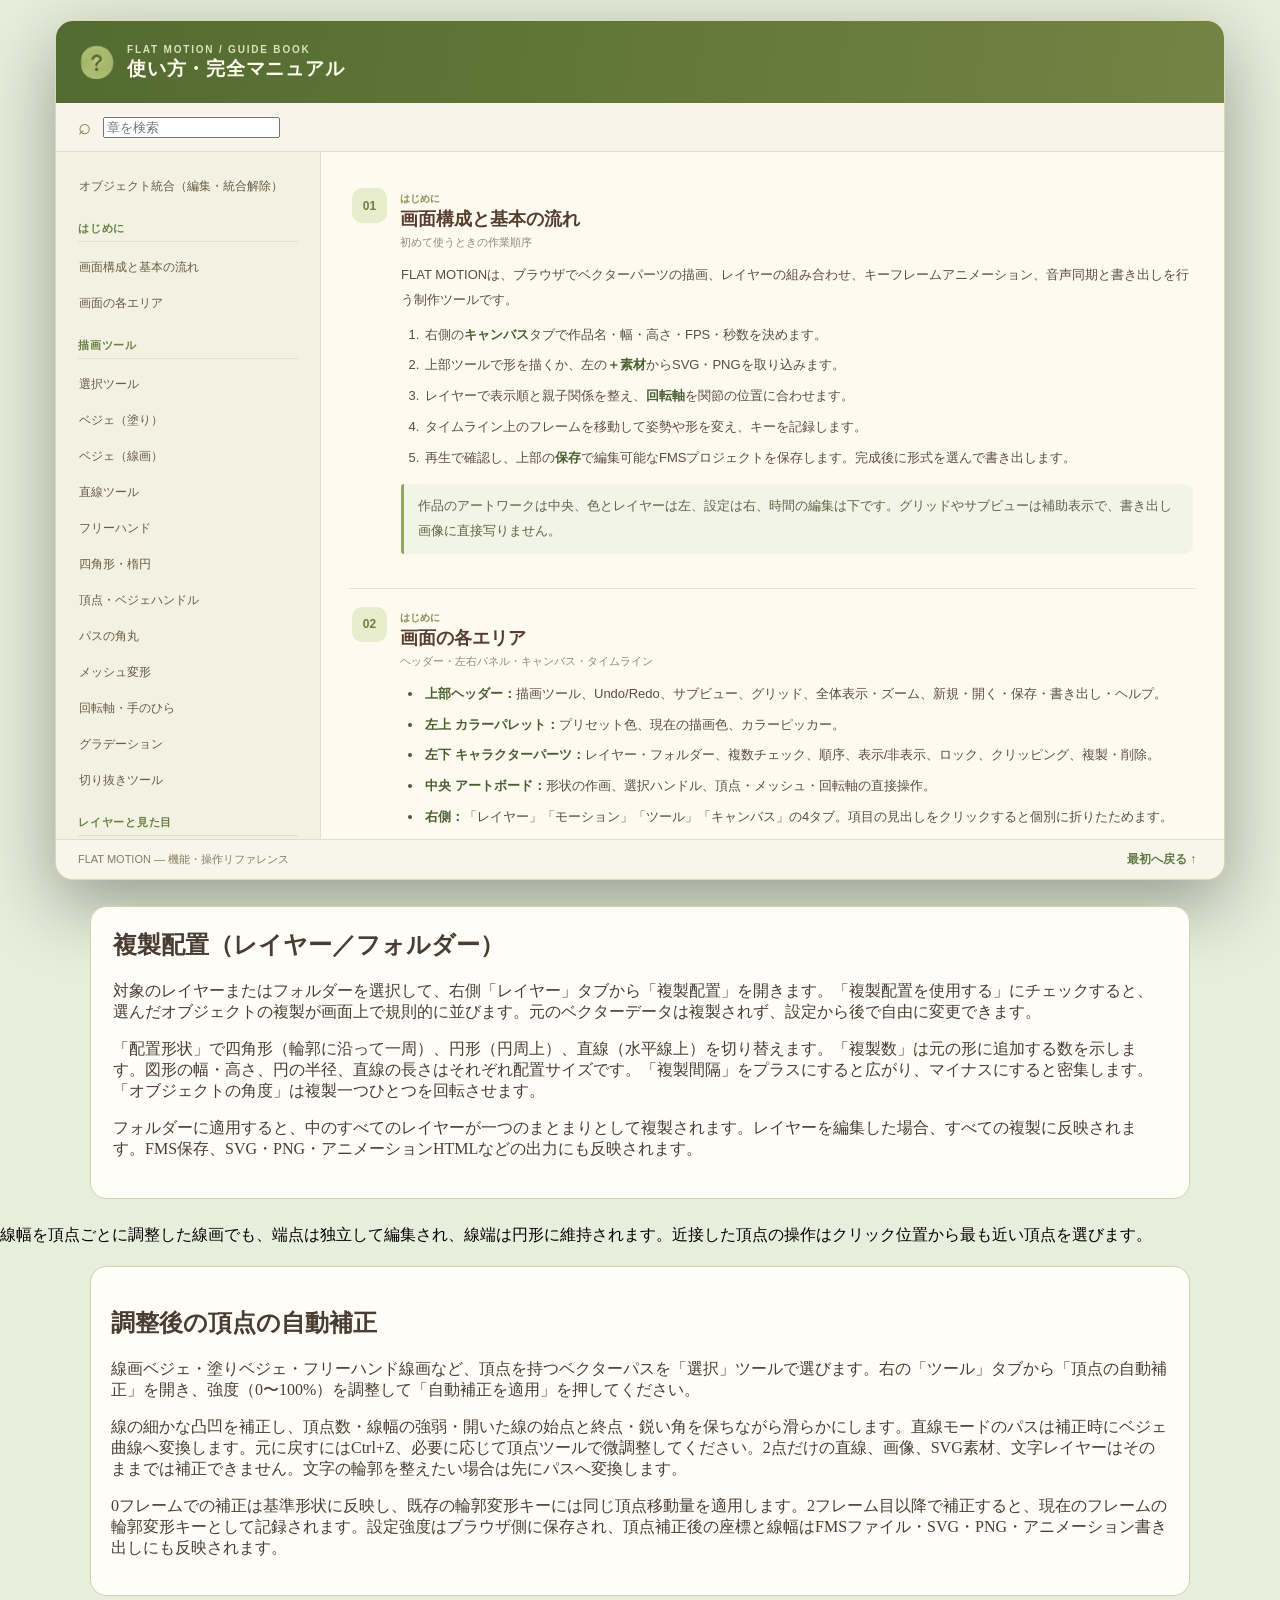
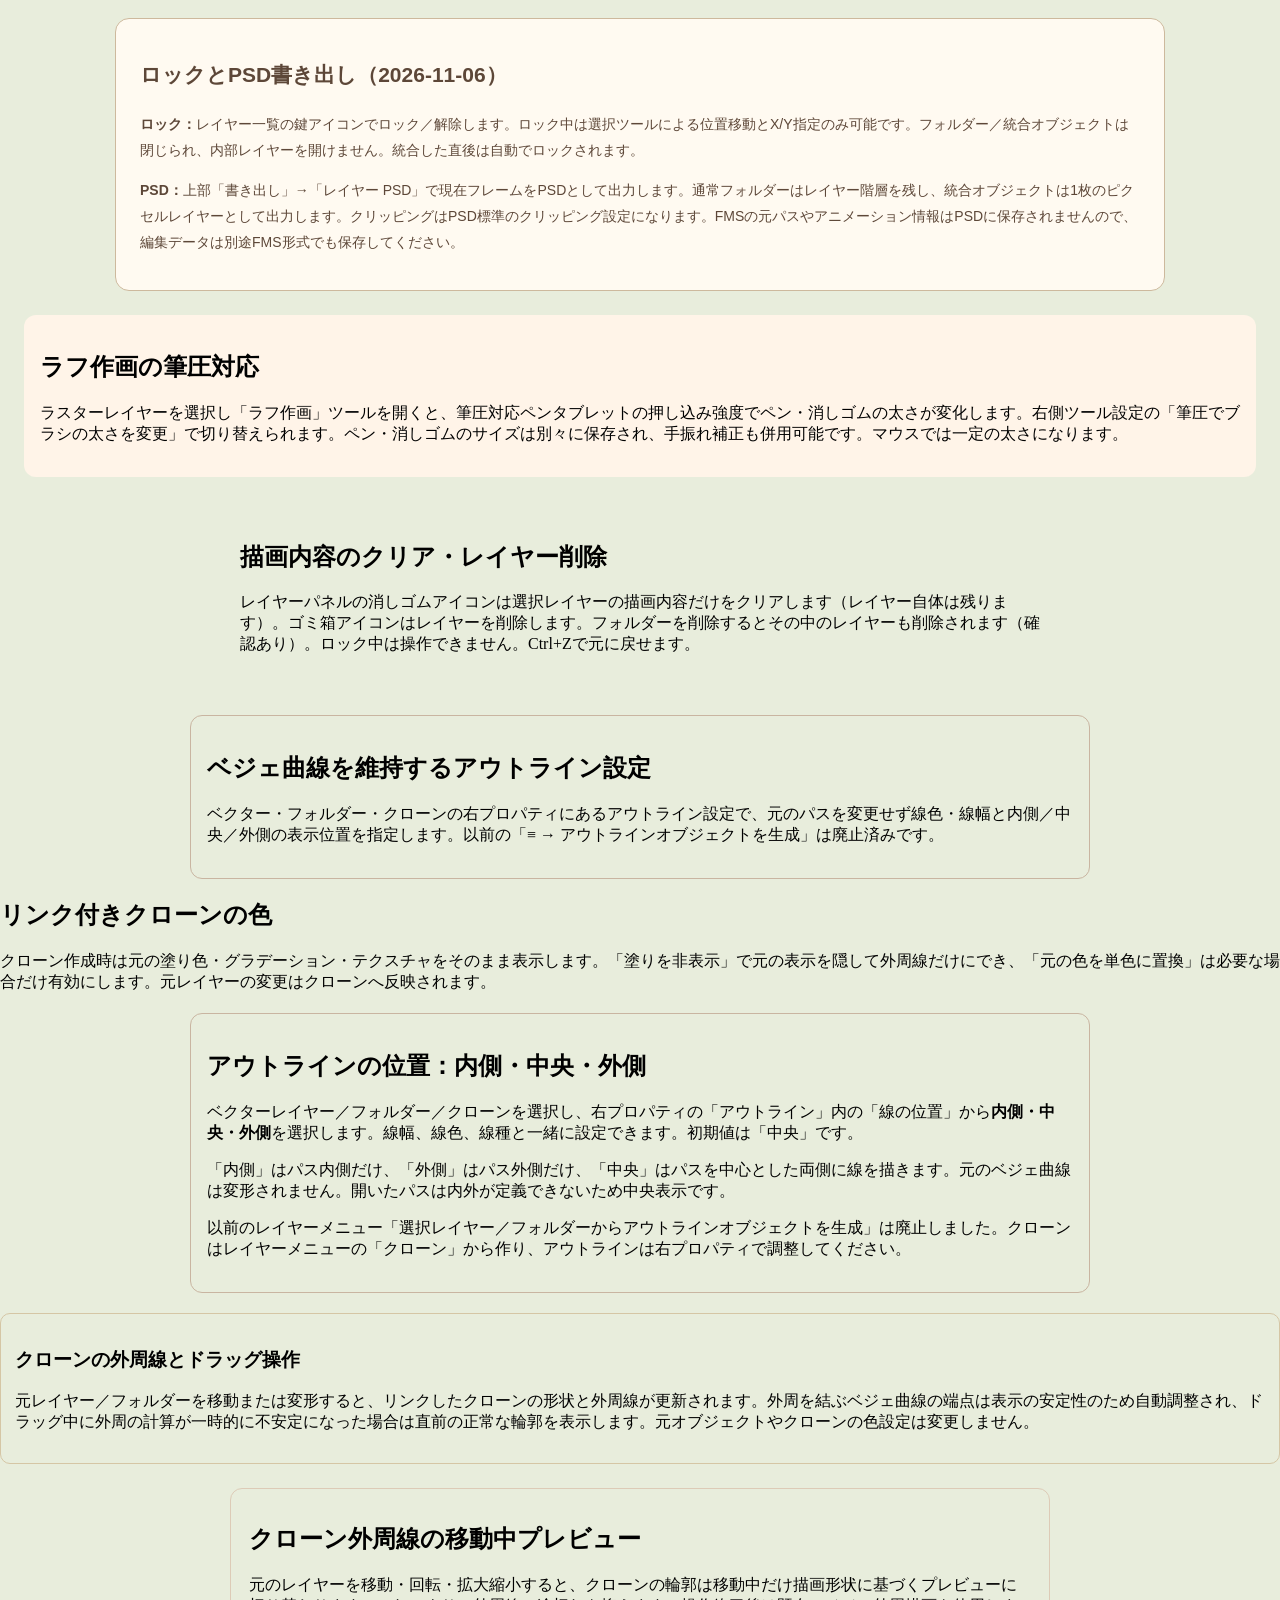
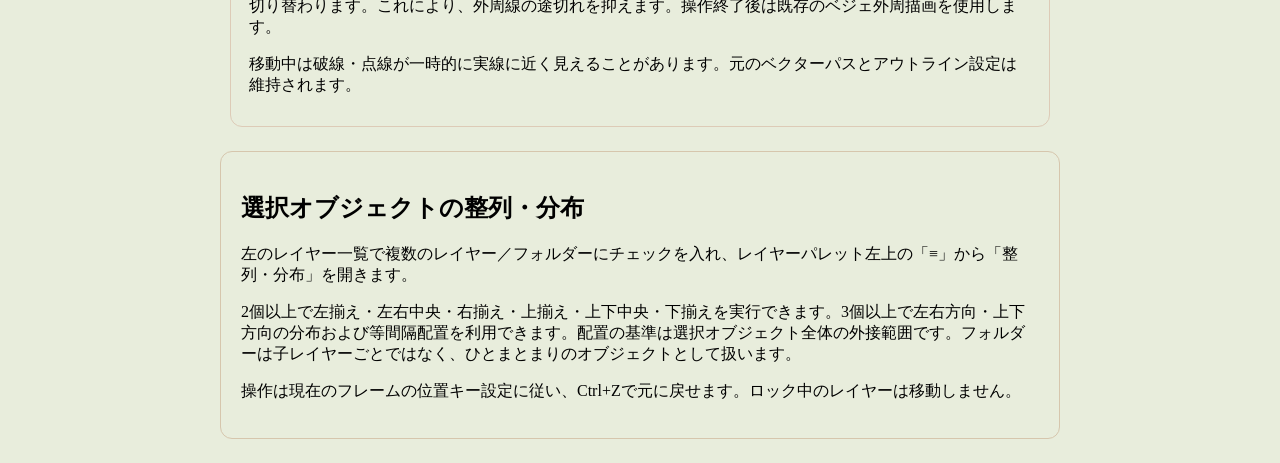
==== commit 7c1bddc7: "a" ====
--- a/MANUAL.html
+++ b/MANUAL.html
@@ -100,5 +100,6 @@
 <p>線幅を頂点ごとに調整した線画でも、端点は独立して編集され、線端は円形に維持されます。近接した頂点の操作はクリック位置から最も近い頂点を選びます。</p>
 <section id="fm-vertex-correction-manual" style="max-width:1100px;margin:20px auto;padding:20px;border:1px solid #cbd4af;border-radius:16px;background:#fffdf7;color:#493d31"><h2>調整後の頂点の自動補正</h2><p>線画ベジェ・塗りベジェ・フリーハンド線画など、頂点を持つベクターパスを「選択」ツールで選びます。右の「ツール」タブから「頂点の自動補正」を開き、強度（0〜100%）を調整して「自動補正を適用」を押してください。</p><p>線の細かな凸凹を補正し、頂点数・線幅の強弱・開いた線の始点と終点・鋭い角を保ちながら滑らかにします。直線モードのパスは補正時にベジェ曲線へ変換します。元に戻すにはCtrl+Z、必要に応じて頂点ツールで微調整してください。2点だけの直線、画像、SVG素材、文字レイヤーはそのままでは補正できません。文字の輪郭を整えたい場合は先にパスへ変換します。</p><p>0フレームでの補正は基準形状に反映し、既存の輪郭変形キーには同じ頂点移動量を適用します。2フレーム目以降で補正すると、現在のフレームの輪郭変形キーとして記録されます。設定強度はブラウザ側に保存され、頂点補正後の座標と線幅はFMSファイル・SVG・PNG・アニメーション書き出しにも反映されます。</p></section><section style="max-width:1050px;margin:22px auto;padding:20px 24px;border:1px solid #cdb99d;border-radius:14px;background:#fffaf1;color:#5d4738;font:14px/1.85 sans-serif"><h2>ロックとPSD書き出し（2026-11-06）</h2><p><b>ロック：</b>レイヤー一覧の鍵アイコンでロック／解除します。ロック中は選択ツールによる位置移動とX/Y指定のみ可能です。フォルダー／統合オブジェクトは閉じられ、内部レイヤーを開けません。統合した直後は自動でロックされます。</p><p><b>PSD：</b>上部「書き出し」→「レイヤー PSD」で現在フレームをPSDとして出力します。通常フォルダーはレイヤー階層を残し、統合オブジェクトは1枚のピクセルレイヤーとして出力します。クリッピングはPSD標準のクリッピング設定になります。FMSの元パスやアニメーション情報はPSDに保存されませんので、編集データは別途FMS形式でも保存してください。</p></section><section style="margin:24px;padding:16px;background:#fff4e8;border-radius:12px"><h2>ラフ作画の筆圧対応</h2><p>ラスターレイヤーを選択し「ラフ作画」ツールを開くと、筆圧対応ペンタブレットの押し込み強度でペン・消しゴムの太さが変化します。右側ツール設定の「筆圧でブラシの太さを変更」で切り替えられます。ペン・消しゴムのサイズは別々に保存され、手振れ補正も併用可能です。マウスでは一定の太さになります。</p></section>
 <section style="margin:24px auto;padding:20px;max-width:840px"><h2>描画内容のクリア・レイヤー削除</h2><p>レイヤーパネルの消しゴムアイコンは選択レイヤーの描画内容だけをクリアします（レイヤー自体は残ります）。ゴミ箱アイコンはレイヤーを削除します。フォルダーを削除するとその中のレイヤーも削除されます（確認あり）。ロック中は操作できません。Ctrl+Zで元に戻せます。</p></section><section style="padding:16px;margin:20px auto;max-width:900px;border:1px solid #c9b5a1;border-radius:12px"><h2>ベジェ曲線を維持するアウトライン設定</h2><p>ベクター・フォルダー・クローンの右プロパティにあるアウトライン設定で、元のパスを変更せず線色・線幅と内側／中央／外側の表示位置を指定します。以前の「≡ → アウトラインオブジェクトを生成」は廃止済みです。</p></section><section><h2>リンク付きクローンの色</h2><p>クローン作成時は元の塗り色・グラデーション・テクスチャをそのまま表示します。「塗りを非表示」で元の表示を隠して外周線だけにでき、「元の色を単色に置換」は必要な場合だけ有効にします。元レイヤーの変更はクローンへ反映されます。</p></section><section style="padding:16px;margin:20px auto;max-width:900px;border:1px solid #c9b5a1;border-radius:12px" id="guide-outline-placement"><h2>アウトラインの位置：内側・中央・外側</h2><p>ベクターレイヤー／フォルダー／クローンを選択し、右プロパティの「アウトライン」内の「線の位置」から<strong>内側・中央・外側</strong>を選択します。線幅、線色、線種と一緒に設定できます。初期値は「中央」です。</p><p>「内側」はパス内側だけ、「外側」はパス外側だけ、「中央」はパスを中心とした両側に線を描きます。元のベジェ曲線は変形されません。開いたパスは内外が定義できないため中央表示です。</p><p>以前のレイヤーメニュー「選択レイヤー／フォルダーからアウトラインオブジェクトを生成」は廃止しました。クローンはレイヤーメニューの「クローン」から作り、アウトラインは右プロパティで調整してください。</p></section><section style="margin:20px 0;padding:14px;border:1px solid #d5c6a5;border-radius:10px"><h3>クローンの外周線とドラッグ操作</h3><p>元レイヤー／フォルダーを移動または変形すると、リンクしたクローンの形状と外周線が更新されます。外周を結ぶベジェ曲線の端点は表示の安定性のため自動調整され、ドラッグ中に外周の計算が一時的に不安定になった場合は直前の正常な輪郭を表示します。元オブジェクトやクローンの色設定は変更しません。</p></section>
-<section style="margin:24px auto;max-width:820px;padding:14px 18px;border:1px solid #ddcbb7;border-radius:12px"><h2>クローン外周線の移動中プレビュー</h2><p>元のレイヤーを移動・回転・拡大縮小すると、クローンの輪郭は移動中だけ描画形状に基づくプレビューに切り替わります。これにより、外周線の途切れを抑えます。操作終了後は既存のベジェ外周描画を使用します。</p><p>移動中は破線・点線が一時的に実線に近く見えることがあります。元のベクターパスとアウトライン設定は維持されます。</p></section></body></html>
+<section style="margin:24px auto;max-width:820px;padding:14px 18px;border:1px solid #ddcbb7;border-radius:12px"><h2>クローン外周線の移動中プレビュー</h2><p>元のレイヤーを移動・回転・拡大縮小すると、クローンの輪郭は移動中だけ描画形状に基づくプレビューに切り替わります。これにより、外周線の途切れを抑えます。操作終了後は既存のベジェ外周描画を使用します。</p><p>移動中は破線・点線が一時的に実線に近く見えることがあります。元のベクターパスとアウトライン設定は維持されます。</p></section><section style="margin:24px auto;padding:20px;max-width:840px;border:1px solid #d6c6ad;border-radius:12px" id="guide-align-distribute"><h2>選択オブジェクトの整列・分布</h2><p>左のレイヤー一覧で複数のレイヤー／フォルダーにチェックを入れ、レイヤーパレット左上の「≡」から「整列・分布」を開きます。</p><p>2個以上で左揃え・左右中央・右揃え・上揃え・上下中央・下揃えを実行できます。3個以上で左右方向・上下方向の分布および等間隔配置を利用できます。配置の基準は選択オブジェクト全体の外接範囲です。フォルダーは子レイヤーごとではなく、ひとまとまりのオブジェクトとして扱います。</p><p>操作は現在のフレームの位置キー設定に従い、Ctrl+Zで元に戻せます。ロック中のレイヤーは移動しません。</p></section>
+</body></html>
 
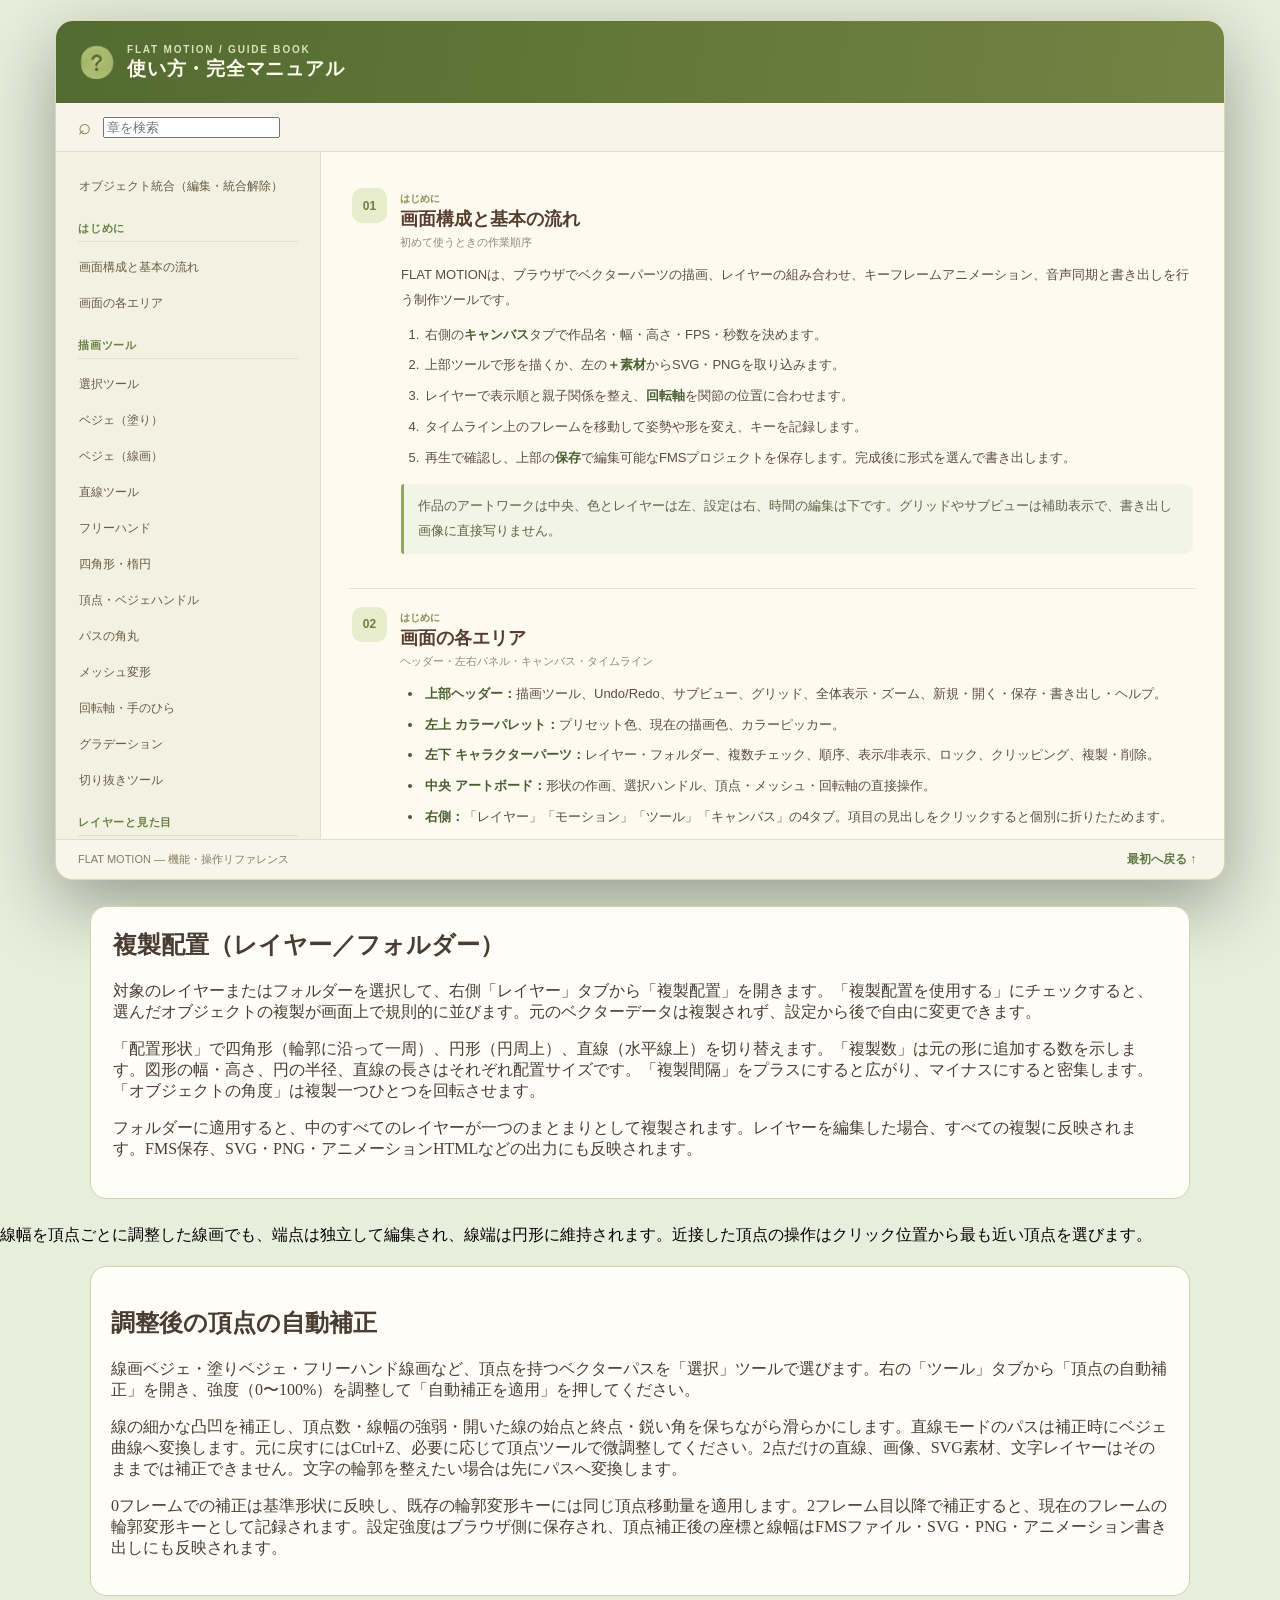
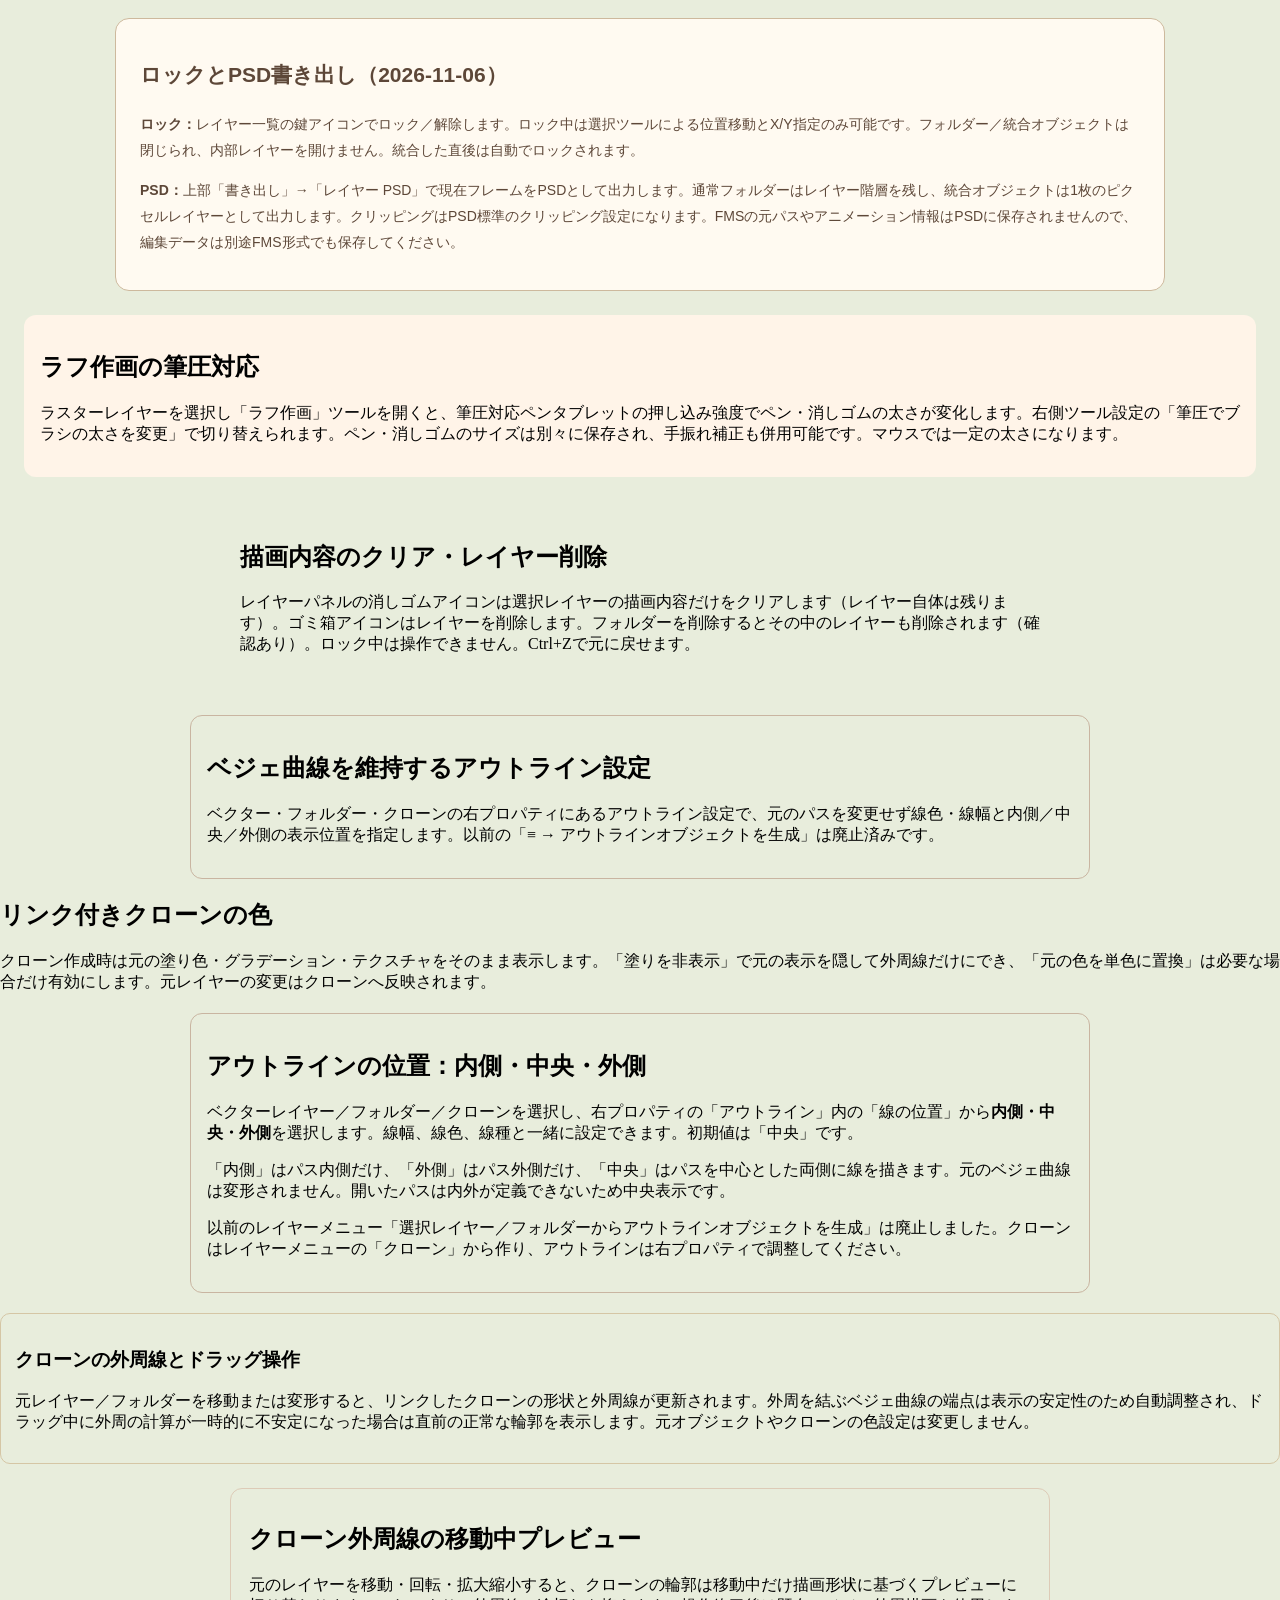
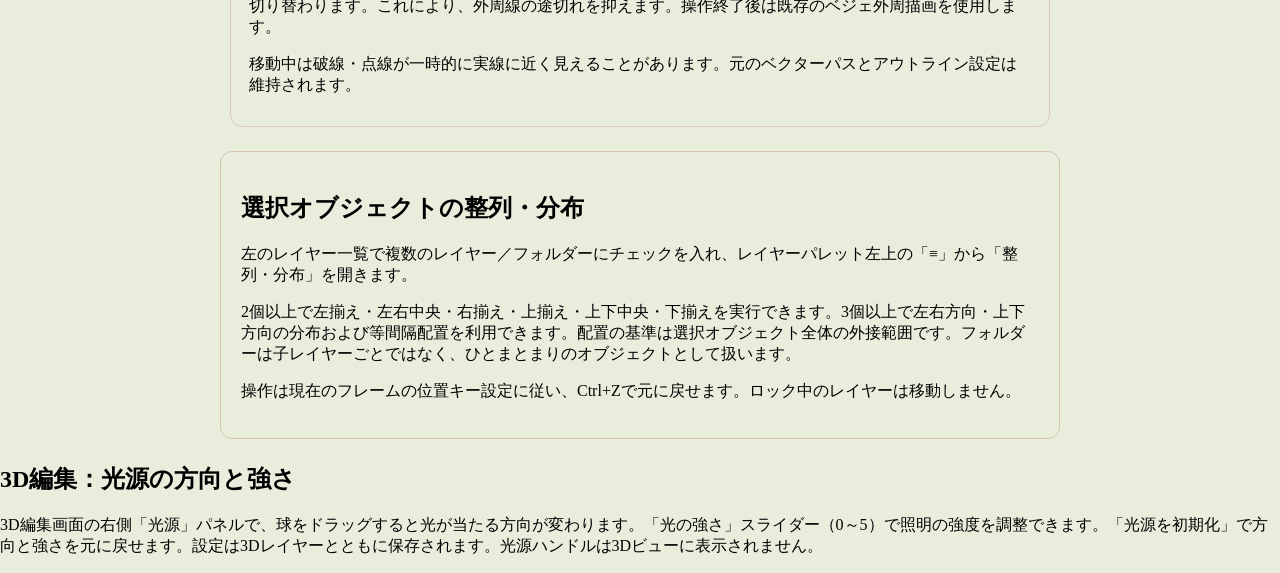
==== commit e03a088d: "a" ====
--- a/MANUAL.html
+++ b/MANUAL.html
@@ -96,10 +96,13 @@
 <p>テキスト入力欄にフォーカスがある場合は通常の文字入力を優先します。ショートカットによって選択パーツや現在フレームが変わるため、意図しない場合はCtrl+Zで戻してください。</p></div></section><section class="fm-manual-chapter" id="guide-34"><div class="fm-manual-chapter-head"><span class="fm-manual-chapter-number">34</span><div class="fm-manual-chapter-heading"><span>リファレンス</span><h2>よくある疑問・トラブル</h2><p>描けない・見えない・動かないとき</p></div></div><div class="fm-manual-chapter-body"><ul><li><b>ベジェが何も描けない：</b>クリックで2点以上（塗り確定は3点以上）を打ち、Enterまたは画面上の確定ボタンを押してください。</li><li><b>アウトラインが見えない：</b>塗り非表示だけでなく、アウトラインのONと線幅・色を確認します。線画レイヤーは線画オプションを見ます。</li><li><b>選択したのに動かせない：</b>レイヤーの鍵、フォルダーの鍵、編集中のツール、クリッピングの可視状態を確認します。</li><li><b>全体表示が100%なのは：</b>自動全体表示の最大値が100%に設定されているためです。手動の＋操作ならさらに拡大できます。</li><li><b>グリッドが見えない：</b>キャンバスタブでグリッド表示と透明度を確認します。透明度100%は見えません。</li><li><b>切り抜きで残る側が逆：</b>切り抜きは選択内側の削除、クリッピングは下地の内側だけ残す処理です。</li><li><b>サブビューの画像が出ない：</b>画像形式を確認し、追加後にサムネイルを選びます。サブビューのズームを全体表示に戻してみてください。</li><li><b>書き出しができない：</b>動画コーデックやブラウザ権限、音声のデコード、メモリ不足の可能性があります。まずPNG・SVGを試してください。</li><li><b>保存したつもりなのに消えた：</b>ブラウザ内保存は保証されません。必ず「保存」からFMSファイルを作成してください。</li></ul></div></section><section class="fm-manual-chapter" id="guide-35"><div class="fm-manual-chapter-head"><span class="fm-manual-chapter-number">35</span><div class="fm-manual-chapter-heading"><span>リファレンス</span><h2>作例：表情が動くキャラクター</h2><p>描く→親子設定→モーション→動画</p></div></div><div class="fm-manual-chapter-body"><ol><li>キャンバスで顔の土台を楕円やベジェ塗りで作り、目・口・眉毛を別レイヤーに描きます。</li><li>顔フォルダーを作ってパーツを収納し、必要なら顔の回転軸を首の位置へ移します。</li><li>目の線画パスは「ベジェ線画」、ほおの影は別の塗りベジェを使い、肌へクリッピングします。</li><li>0フレームで通常の表情、途中フレームで目の形を頂点モーフで変えます。必要ならまばたきプリセットを使用します。</li><li>フォルダーごと顔を左右へ回転させて姿勢キーを追加します。</li><li>タイムラインにBGMやSEを置き、▶で確認。FMS保存後、PNG連番・WebM・再生HTMLなどへ書き出します。</li></ol>
 <p class="fm-manual-note">作画・色・関節・動きの設定はレイヤーごとに保持されます。後から修正しやすいよう、役割ごとにパーツを分けてください。</p></div></section><section class="fm-manual-chapter" id="guide-37"><div class="fm-manual-chapter-head"><span class="fm-manual-chapter-number">37</span><div class="fm-manual-chapter-heading"><span>描画ツール</span><h2>テキスト・縦書き・円形／アーチ配置とパス化</h2><p>文字を編集し、ロゴをベクターの頂点に変換する</p></div></div><div class="fm-manual-chapter-body"><ol><li>上部の<b>テキスト</b>を選び、キャンバスをクリックして文字レイヤーを作成します。</li><li>右側<b>レイヤー → 文字・レイアウト</b>に文章を入力。フォント・サイズ・字間・太さを設定します。日本語のゴシック・明朝も選べます。</li><li><b>文字の向き</b>を横書きまたは縦書き（右の列から左へ）に切り替えられます。縦書きでは句読点・括弧の縦組み置換、英数字の90°回転、行の長さ・列間隔を調整できます。</li><li><b>配置</b>を直線・円形・アーチ状から選択します。円形/アーチ状では半径、アーチ角度、開始位置をスライダーで変更できます。</li><li>テキストレイヤーの<b>複製配置</b>も使用できます。元の文字を修正すると複製へ反映されます。</li><li>ロゴを輪郭編集したい場合は文字を選択して<b>文字をパスに変換</b>を押します。フォルダー内に1文字ずつ編集可能なベクターパーツが作られます。</li><li>変換した文字パーツを選び、<b>頂点</b>ツールで輪郭をドラッグ。内側の穴などは<b>パス・ベジェ編集 → 編集する輪郭</b>で切り替えます。</li></ol><p class="fm-manual-note">パス化はブラウザ上の文字の輪郭を画像から近似抽出して生成する方式です。元フォントの制御点とは一致しない場合があります。変換前の文字レイヤーは非表示で保持されます。端末内のフォントに加え、手持ちのフォントを読み込んで使用することもできます。</p></div></section><section class="fm-manual-chapter" id="guide-38"><div class="fm-manual-chapter-head"><span class="fm-manual-chapter-number">38</span><div class="fm-manual-chapter-heading"><span>テキスト・ロゴ制作</span><h2>手持ちフォントの登録と頂点の表示サイズ</h2><p>フォントの持ち込み・パス化・細かい頂点編集</p></div></div><div class="fm-manual-chapter-body"><ol><li><b>テキスト</b>ツールで文字レイヤーを作ります。</li><li>レイヤータブの<b>文字・レイアウト → 手持ちのフォント</b>で<b>＋ フォントファイルを登録</b>をクリック。TTF／OTF／WOFF／WOFF2を選びます（1ファイル16MB以下）。</li><li>読み込み後は「フォント」プルダウンに登録名が追加されます。複数登録もでき、選択中の文字レイヤーへ適用できます。</li><li><b>文字をパス化（頂点編集）</b>する場合は、フォントの読み込み完了後に実行します。フォントの輪郭を近似トレースするため、元フォントの編集用制御点とは一致しません。</li><li>パス化した1文字のレイヤーを選び、上部の<b>頂点</b>ツールへ切り替えます。右側の<b>ツール</b>タブで<b>頂点の表示サイズ</b>（1～7px）を調整できます。最初は2.5px、点を見やすく小さくしてもクリックできる範囲は残ります。</li></ol><p class="fm-manual-note">登録フォントはFMSプロジェクト内に埋め込まれます。ブラウザのフォント一覧でも再利用できます（保存領域が利用できる場合）。SVGへの書き出しにもフォントの情報を含みます。外部配布する作品でフォントを使用する場合は、各フォントのライセンスと埋め込み・再配布条件を確認してください。</p></div></section><section class="fm-manual-chapter" id="guide-39"><div class="fm-manual-chapter-head"><span class="fm-manual-chapter-number">39</span><div class="fm-manual-chapter-heading"><span>線画・頂点編集</span><h2>線に強弱をつける・頂点ごとの線幅</h2><p>オブジェクト全体の太さと頂点の太さを切り替える</p></div></div><div class="fm-manual-chapter-body"><ol><li>ベジェ（線画）・直線で作成したパスを選択します。</li><li><b>選択ツール</b>で選んでいる間は「レイヤー → 線画オプション → 線全体の太さ」で一括調整できます。</li><li><b>頂点</b>ツールへ切り替え、線幅を変えたい頂点の丸をクリックします。</li><li>「レイヤー → 線画オプション」の選択頂点スライダー、または「ツール → パス・ベジェ編集」の選択頂点スライダーで<b>その頂点の太さだけ</b>調整できます。</li><li>複数の頂点を異なる太さに設定すると、線の強弱が滑らかにつながります。全体の太さを変更した場合は強弱の割合を保ったまま拡縮されます。</li></ol><p class="fm-manual-note">実線・破線・点線に対応。頂点ごとの線幅はFMSに保存され、SVG・PNG・再生HTMLにも反映されます。</p></div></section><section class="fm-manual-chapter" id="guide-39"><div class="fm-manual-chapter-head"><span class="fm-manual-chapter-number">39</span><div class="fm-manual-chapter-heading"><span>レイヤー・グループ</span><h2>素材ライブラリ：登録・整理・別プロジェクトへ配置</h2><p>プロジェクト共通素材／フォルダー／検索／JSONバックアップ</p></div><button type="button" class="fm-manual-chapter-toggle" aria-expanded="true">−</button></div><div class="fm-manual-chapter-body"><p>左側のパネルは<b>レイヤー／素材</b>タブで切り替えられます。素材ライブラリは作品のFMSファイルとは別に、同じブラウザ・同じ公開URLに保存されます。別プロジェクトへ作品を切り替えても登録素材を使えます。</p>
 <ol><li><b>登録：</b>レイヤータブで素材化したいレイヤーまたはフォルダーを選択（複数チェックにも対応）→素材タブ→<b>＋ 登録</b>→名前を入力します。フォルダー内のパーツ、キーフレーム、クリッピング、エフェクト、テキストで使用した登録フォントも一緒に保存されます。</li><li><b>配置：</b>素材タブの<b>＋ 配置</b>をクリックすると現在のキャンバス中央へ追加できます。素材をキャンバスへドラッグすると、その位置へ配置できます。元の素材とは独立したコピーなので配置後も編集できます。</li><li><b>整理：</b><b>＋ フォルダー</b>でフォルダーを作成します。フォルダーを開くと中身を表示。素材を別のフォルダーへドラッグするか、行の上下にドラッグすると並び替えできます。上部の「すべて」などパンくずにもドラッグでき、フォルダーを出し入れできます。</li><li><b>検索：</b>検索欄へファイル名・素材名やフォルダー名を入力します。検索中も「＋ 配置」から素材を追加できます。</li><li><b>名前変更・削除：</b>行の名前をダブルクリックして変更、×から削除します。フォルダーを削除すると中の素材も削除されます。</li><li><b>バックアップ：</b><b>JSON保存</b>でライブラリ専用の<code>FlatMotion_MaterialLibrary.json</code>を作成します。<b>JSON読込</b>は「追加する」（現在のデータと結合）または「置き換え」を選択できます。</li></ol>
-<p class="fm-manual-note">FMSプロジェクトファイルには素材ライブラリそのものを含めません。別の端末・ブラウザ・ドメインで使う場合は、必ずライブラリ専用JSONを保存して読み込んでください。ローカルストレージの自動保存はブラウザ側のデータ消去で失われる可能性があり、バックアップを推奨します。</p></div></section><section class="fm-manual-chapter" id="guide-merge-objects"><div class="fm-manual-chapter-head"><span class="fm-manual-chapter-number">40</span><div class="fm-manual-chapter-heading"><span>レイヤー・グループ</span><h2>オブジェクト統合（編集・統合解除）</h2><p>色・パス・キーフレームを残す、非破壊の統合</p></div></div><div class="fm-manual-chapter-body"><ol><li>左のレイヤー一覧で、同じフォルダーにある、重なり順が連続した2つ以上のパーツのチェックをONにします。</li><li>「◇ オブジェクトを統合」を押すと、元の形状と色を残した「統合オブジェクト」ができます。折りたたんだ状態では1つの部品として移動・回転・拡大縮小できます。</li><li>レイヤー左側の▶を展開、または右のプロパティから「中のパーツを編集」を押します。中のレイヤーを選択し、塗り色・線色・ベジェパス・頂点・アニメーションキーを個別編集できます。</li><li>戻したい場合は統合オブジェクトを選択し「統合解除」を押してください。編集済みの個々のパーツが残ります。</li></ol><p class="fm-manual-note"><b>以前のバージョンとの違い：</b>前の統合機能は現在の見た目を1枚のSVGに焼き込んでいたため、元の個別色とパスを戻せません。今回の新しい統合操作から非破壊方式になります。旧形式の統合済みSVGは表示できますが、元情報がないため統合解除はできません。</p><p>見た目を保つため、違うフォルダーのレイヤーや、間に未選択パーツを挟む場合、親子関係やクリッピングが切れてしまう場合は統合しません。グループ自体に追加した複製配置やグループエフェクトは、統合解除時には引き継げないため、必要に応じて確認メッセージが表示されます。Undo・RedoとFMSプロジェクト保存に対応します。</p></div></section></main></div><footer class="fm-manual-footer"><span>FLAT MOTION — 機能・操作リファレンス</span><button onclick="document.querySelector('.fm-manual-content').scrollTop=0" type="button">最初へ戻る ↑</button></footer></div><script>document.getElementById('externalSearch').addEventListener('input',function(){const q=this.value.trim().toLowerCase();let count=0;document.querySelectorAll('.fm-manual-chapter').forEach(s=>{const ok=!q||s.textContent.toLowerCase().includes(q);s.hidden=!ok;if(ok)count++;});document.getElementById('matchCount').textContent=count+'章';});</script><section id="fm-repeat-manual" style="max-width:1100px;margin:26px auto;padding:22px;border:1px solid #cbd4af;border-radius:16px;background:#fffdf7;color:#493d31"><h2 style="margin-top:0">複製配置（レイヤー／フォルダー）</h2><p>対象のレイヤーまたはフォルダーを選択して、右側「レイヤー」タブから「複製配置」を開きます。「複製配置を使用する」にチェックすると、選んだオブジェクトの複製が画面上で規則的に並びます。元のベクターデータは複製されず、設定から後で自由に変更できます。</p><p>「配置形状」で四角形（輪郭に沿って一周）、円形（円周上）、直線（水平線上）を切り替えます。「複製数」は元の形に追加する数を示します。図形の幅・高さ、円の半径、直線の長さはそれぞれ配置サイズです。「複製間隔」をプラスにすると広がり、マイナスにすると密集します。「オブジェクトの角度」は複製一つひとつを回転させます。</p><p>フォルダーに適用すると、中のすべてのレイヤーが一つのまとまりとして複製されます。レイヤーを編集した場合、すべての複製に反映されます。FMS保存、SVG・PNG・アニメーションHTMLなどの出力にも反映されます。</p></section>
+<p class="fm-manual-note">FMSプロジェクトファイルには素材ライブラリそのものを含めません。別の端末・ブラウザ・ドメインで使う場合は、必ずライブラリ専用JSONを保存して読み込んでください。ローカルストレージの自動保存はブラウザ側のデータ消去で失われる可能性があり、バックアップを推奨します。</p></div></section><section class="fm-manual-chapter" id="guide-merge-objects"><div class="fm-manual-chapter-head"><span class="fm-manual-chapter-number">40</span><div class="fm-manual-chapter-heading"><span>レイヤー・グループ</span><h2>オブジェクト統合（編集・統合解除）</h2><p>色・パス・キーフレームを残す、非破壊の統合</p></div></div><div class="fm-manual-chapter-body"><ol><li>左のレイヤー一覧で、同じフォルダーにある、重なり順が連続した2つ以上のパーツのチェックをONにします。</li><li>「◇ オブジェクトを統合」を押すと、元の形状と色を残した「統合オブジェクト」ができます。折りたたんだ状態では1つの部品として移動・回転・拡大縮小できます。</li><li>レイヤー左側の▶を展開、または右のプロパティから「中のパーツを編集」を押します。中のレイヤーを選択し、塗り色・線色・ベジェパス・頂点・アニメーションキーを個別編集できます。</li><li>戻したい場合は統合オブジェクトを選択し「統合解除」を押してください。編集済みの個々のパーツが残ります。</li></ol><p class="fm-manual-note"><b>以前のバージョンとの違い：</b>前の統合機能は現在の見た目を1枚のSVGに焼き込んでいたため、元の個別色とパスを戻せません。今回の新しい統合操作から非破壊方式になります。旧形式の統合済みSVGは表示できますが、元情報がないため統合解除はできません。</p><p>見た目を保つため、違うフォルダーのレイヤーや、間に未選択パーツを挟む場合、親子関係やクリッピングが切れてしまう場合は統合しません。グループ自体に追加した複製配置やグループエフェクトは、統合解除時には引き継げないため、必要に応じて確認メッセージが表示されます。Undo・RedoとFMSプロジェクト保存に対応します。</p></div></section><section class="fm-manual-chapter" id="guide-3d-ground"><div class="fm-manual-chapter-head"><div class="fm-manual-chapter-heading"><span>3D下書き</span><h2>地面・パースグリッド</h2></div></div><div class="fm-manual-chapter-body"><p>3Dレイヤーの編集画面を開き、右側プロパティにある「地面を表示」「パースグリッドを表示」のチェックボックスで切り替えます。地面はXZ平面を示し、モデルの高さや接地を判断する目安になります。パースグリッドは視点を動かすと奥行き方向に収束して見える補助線です。各チェック状態は3Dレイヤーに保存されます。</p><p>地面とグリッドは編集画面だけのガイドで、2Dキャンバスへの反映画像・PNG書き出しには含まれません。地面は補助表示であり、モデルの自動接地や物理演算は行いません。</p></div></section><section class="fm-manual-chapter" id="guide-3d-placement-light"><div class="fm-manual-chapter-head"><div class="fm-manual-chapter-heading"><span>3D下書き</span><h2>モデルの接地・光源・背景色</h2></div></div><div class="fm-manual-chapter-body"><p><strong>地面に接地：</strong>3D編集画面でモデルを選び、右側の「選択モデルを地面に接地」を押すと、現在の回転・大きさ・ポーズを含むモデルの最下点を地面（XZ平面）に合わせます。複数モデルの場合も選択モデルだけが移動します。位置はプロジェクトに保存されます。</p><p><strong>光源をドラッグ：</strong>「光源ハンドルを表示」をONにし、3D画面の黄色いマークを左ドラッグします。光の方向がリアルタイムに変化します。「光源位置を初期化」で戻せます。位置は3Dレイヤーに保存されます。</p><p><strong>背景色：</strong>「3D画面の背景色」で好みの色を選べます。背景色と光源ハンドル、地面、グリッドは編集画面だけの表示で、透明な2Dレイヤー画像には含まれません。</p></div></section>
+</main></div><footer class="fm-manual-footer"><span>FLAT MOTION — 機能・操作リファレンス</span><button onclick="document.querySelector('.fm-manual-content').scrollTop=0" type="button">最初へ戻る ↑</button></footer></div><script>document.getElementById('externalSearch').addEventListener('input',function(){const q=this.value.trim().toLowerCase();let count=0;document.querySelectorAll('.fm-manual-chapter').forEach(s=>{const ok=!q||s.textContent.toLowerCase().includes(q);s.hidden=!ok;if(ok)count++;});document.getElementById('matchCount').textContent=count+'章';});</script><section id="fm-repeat-manual" style="max-width:1100px;margin:26px auto;padding:22px;border:1px solid #cbd4af;border-radius:16px;background:#fffdf7;color:#493d31"><h2 style="margin-top:0">複製配置（レイヤー／フォルダー）</h2><p>対象のレイヤーまたはフォルダーを選択して、右側「レイヤー」タブから「複製配置」を開きます。「複製配置を使用する」にチェックすると、選んだオブジェクトの複製が画面上で規則的に並びます。元のベクターデータは複製されず、設定から後で自由に変更できます。</p><p>「配置形状」で四角形（輪郭に沿って一周）、円形（円周上）、直線（水平線上）を切り替えます。「複製数」は元の形に追加する数を示します。図形の幅・高さ、円の半径、直線の長さはそれぞれ配置サイズです。「複製間隔」をプラスにすると広がり、マイナスにすると密集します。「オブジェクトの角度」は複製一つひとつを回転させます。</p><p>フォルダーに適用すると、中のすべてのレイヤーが一つのまとまりとして複製されます。レイヤーを編集した場合、すべての複製に反映されます。FMS保存、SVG・PNG・アニメーションHTMLなどの出力にも反映されます。</p></section>
 <p>線幅を頂点ごとに調整した線画でも、端点は独立して編集され、線端は円形に維持されます。近接した頂点の操作はクリック位置から最も近い頂点を選びます。</p>
 <section id="fm-vertex-correction-manual" style="max-width:1100px;margin:20px auto;padding:20px;border:1px solid #cbd4af;border-radius:16px;background:#fffdf7;color:#493d31"><h2>調整後の頂点の自動補正</h2><p>線画ベジェ・塗りベジェ・フリーハンド線画など、頂点を持つベクターパスを「選択」ツールで選びます。右の「ツール」タブから「頂点の自動補正」を開き、強度（0〜100%）を調整して「自動補正を適用」を押してください。</p><p>線の細かな凸凹を補正し、頂点数・線幅の強弱・開いた線の始点と終点・鋭い角を保ちながら滑らかにします。直線モードのパスは補正時にベジェ曲線へ変換します。元に戻すにはCtrl+Z、必要に応じて頂点ツールで微調整してください。2点だけの直線、画像、SVG素材、文字レイヤーはそのままでは補正できません。文字の輪郭を整えたい場合は先にパスへ変換します。</p><p>0フレームでの補正は基準形状に反映し、既存の輪郭変形キーには同じ頂点移動量を適用します。2フレーム目以降で補正すると、現在のフレームの輪郭変形キーとして記録されます。設定強度はブラウザ側に保存され、頂点補正後の座標と線幅はFMSファイル・SVG・PNG・アニメーション書き出しにも反映されます。</p></section><section style="max-width:1050px;margin:22px auto;padding:20px 24px;border:1px solid #cdb99d;border-radius:14px;background:#fffaf1;color:#5d4738;font:14px/1.85 sans-serif"><h2>ロックとPSD書き出し（2026-11-06）</h2><p><b>ロック：</b>レイヤー一覧の鍵アイコンでロック／解除します。ロック中は選択ツールによる位置移動とX/Y指定のみ可能です。フォルダー／統合オブジェクトは閉じられ、内部レイヤーを開けません。統合した直後は自動でロックされます。</p><p><b>PSD：</b>上部「書き出し」→「レイヤー PSD」で現在フレームをPSDとして出力します。通常フォルダーはレイヤー階層を残し、統合オブジェクトは1枚のピクセルレイヤーとして出力します。クリッピングはPSD標準のクリッピング設定になります。FMSの元パスやアニメーション情報はPSDに保存されませんので、編集データは別途FMS形式でも保存してください。</p></section><section style="margin:24px;padding:16px;background:#fff4e8;border-radius:12px"><h2>ラフ作画の筆圧対応</h2><p>ラスターレイヤーを選択し「ラフ作画」ツールを開くと、筆圧対応ペンタブレットの押し込み強度でペン・消しゴムの太さが変化します。右側ツール設定の「筆圧でブラシの太さを変更」で切り替えられます。ペン・消しゴムのサイズは別々に保存され、手振れ補正も併用可能です。マウスでは一定の太さになります。</p></section>
 <section style="margin:24px auto;padding:20px;max-width:840px"><h2>描画内容のクリア・レイヤー削除</h2><p>レイヤーパネルの消しゴムアイコンは選択レイヤーの描画内容だけをクリアします（レイヤー自体は残ります）。ゴミ箱アイコンはレイヤーを削除します。フォルダーを削除するとその中のレイヤーも削除されます（確認あり）。ロック中は操作できません。Ctrl+Zで元に戻せます。</p></section><section style="padding:16px;margin:20px auto;max-width:900px;border:1px solid #c9b5a1;border-radius:12px"><h2>ベジェ曲線を維持するアウトライン設定</h2><p>ベクター・フォルダー・クローンの右プロパティにあるアウトライン設定で、元のパスを変更せず線色・線幅と内側／中央／外側の表示位置を指定します。以前の「≡ → アウトラインオブジェクトを生成」は廃止済みです。</p></section><section><h2>リンク付きクローンの色</h2><p>クローン作成時は元の塗り色・グラデーション・テクスチャをそのまま表示します。「塗りを非表示」で元の表示を隠して外周線だけにでき、「元の色を単色に置換」は必要な場合だけ有効にします。元レイヤーの変更はクローンへ反映されます。</p></section><section style="padding:16px;margin:20px auto;max-width:900px;border:1px solid #c9b5a1;border-radius:12px" id="guide-outline-placement"><h2>アウトラインの位置：内側・中央・外側</h2><p>ベクターレイヤー／フォルダー／クローンを選択し、右プロパティの「アウトライン」内の「線の位置」から<strong>内側・中央・外側</strong>を選択します。線幅、線色、線種と一緒に設定できます。初期値は「中央」です。</p><p>「内側」はパス内側だけ、「外側」はパス外側だけ、「中央」はパスを中心とした両側に線を描きます。元のベジェ曲線は変形されません。開いたパスは内外が定義できないため中央表示です。</p><p>以前のレイヤーメニュー「選択レイヤー／フォルダーからアウトラインオブジェクトを生成」は廃止しました。クローンはレイヤーメニューの「クローン」から作り、アウトラインは右プロパティで調整してください。</p></section><section style="margin:20px 0;padding:14px;border:1px solid #d5c6a5;border-radius:10px"><h3>クローンの外周線とドラッグ操作</h3><p>元レイヤー／フォルダーを移動または変形すると、リンクしたクローンの形状と外周線が更新されます。外周を結ぶベジェ曲線の端点は表示の安定性のため自動調整され、ドラッグ中に外周の計算が一時的に不安定になった場合は直前の正常な輪郭を表示します。元オブジェクトやクローンの色設定は変更しません。</p></section>
 <section style="margin:24px auto;max-width:820px;padding:14px 18px;border:1px solid #ddcbb7;border-radius:12px"><h2>クローン外周線の移動中プレビュー</h2><p>元のレイヤーを移動・回転・拡大縮小すると、クローンの輪郭は移動中だけ描画形状に基づくプレビューに切り替わります。これにより、外周線の途切れを抑えます。操作終了後は既存のベジェ外周描画を使用します。</p><p>移動中は破線・点線が一時的に実線に近く見えることがあります。元のベクターパスとアウトライン設定は維持されます。</p></section><section style="margin:24px auto;padding:20px;max-width:840px;border:1px solid #d6c6ad;border-radius:12px" id="guide-align-distribute"><h2>選択オブジェクトの整列・分布</h2><p>左のレイヤー一覧で複数のレイヤー／フォルダーにチェックを入れ、レイヤーパレット左上の「≡」から「整列・分布」を開きます。</p><p>2個以上で左揃え・左右中央・右揃え・上揃え・上下中央・下揃えを実行できます。3個以上で左右方向・上下方向の分布および等間隔配置を利用できます。配置の基準は選択オブジェクト全体の外接範囲です。フォルダーは子レイヤーごとではなく、ひとまとまりのオブジェクトとして扱います。</p><p>操作は現在のフレームの位置キー設定に従い、Ctrl+Zで元に戻せます。ロック中のレイヤーは移動しません。</p></section>
 </body></html>
 
+
+<section><h2>3D編集：光源の方向と強さ</h2><p>3D編集画面の右側「光源」パネルで、球をドラッグすると光が当たる方向が変わります。「光の強さ」スライダー（0～5）で照明の強度を調整できます。「光源を初期化」で方向と強さを元に戻せます。設定は3Dレイヤーとともに保存されます。光源ハンドルは3Dビューに表示されません。</p></section>
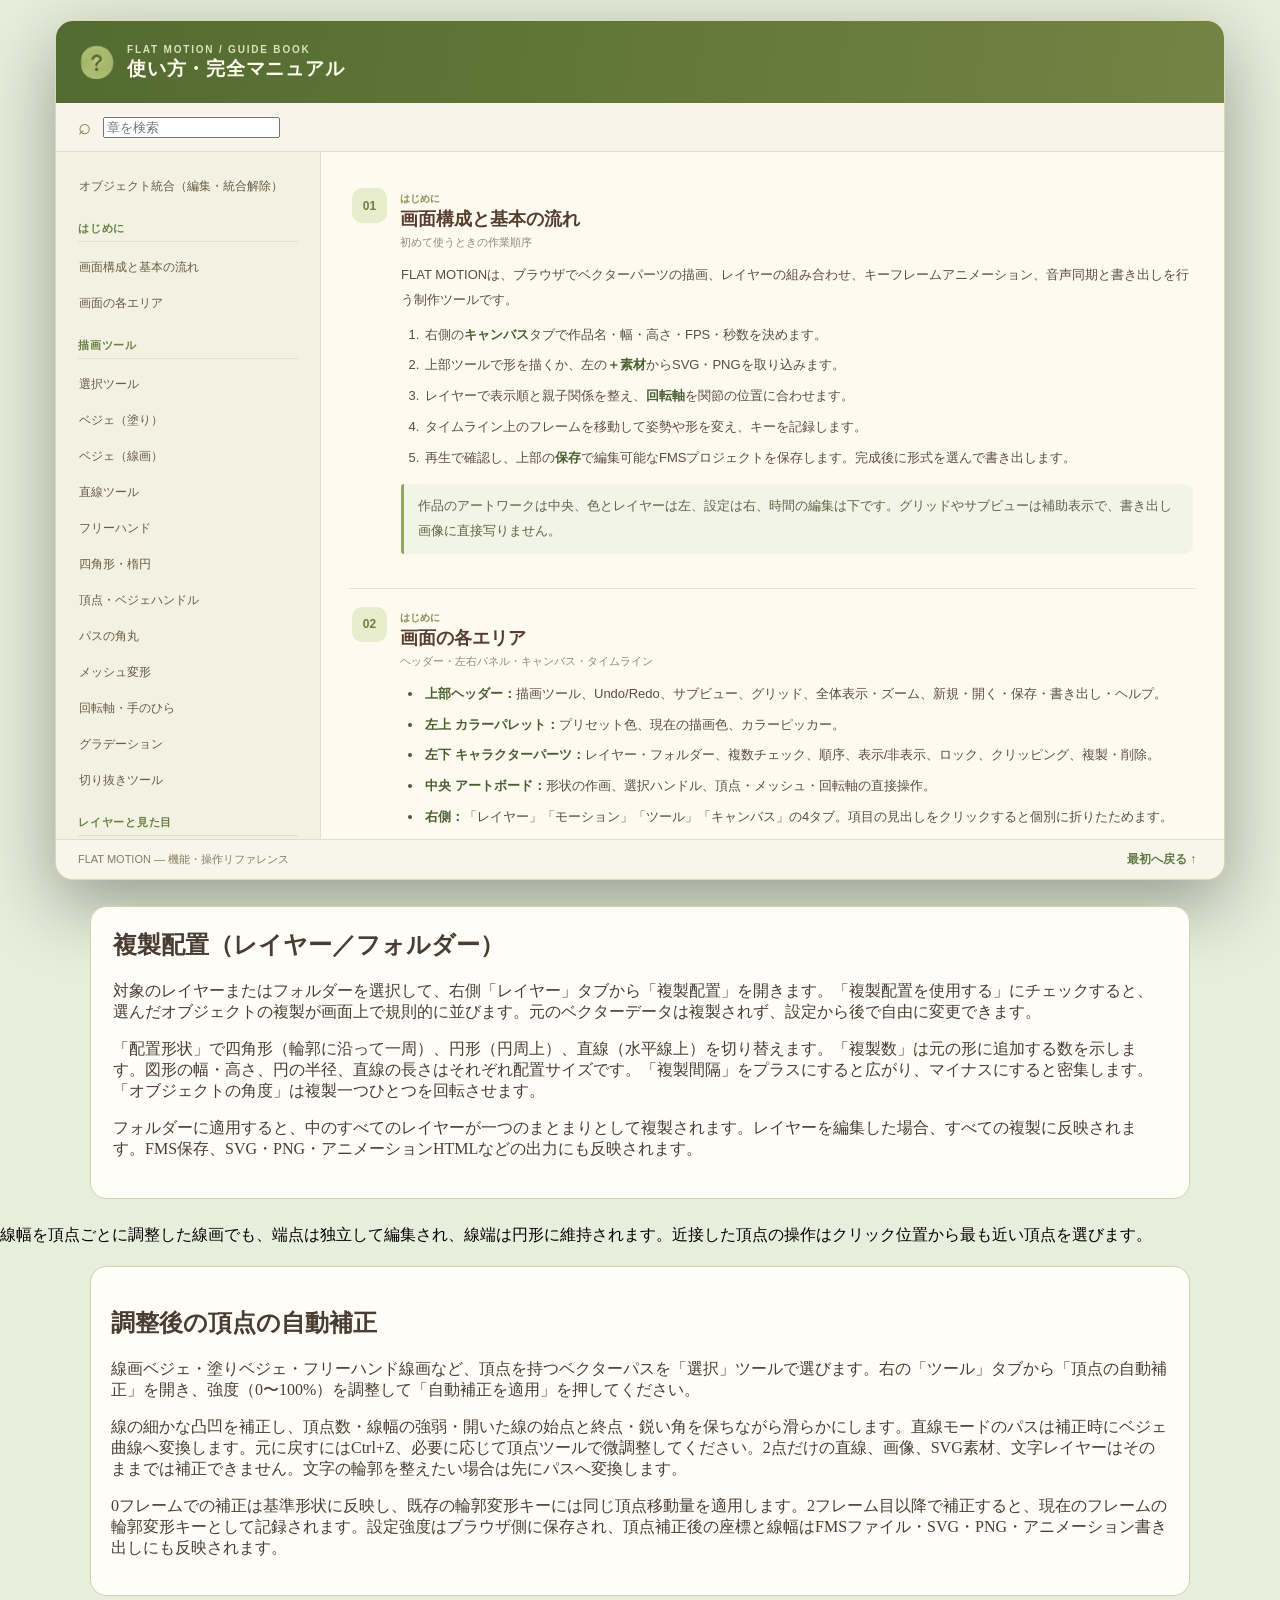
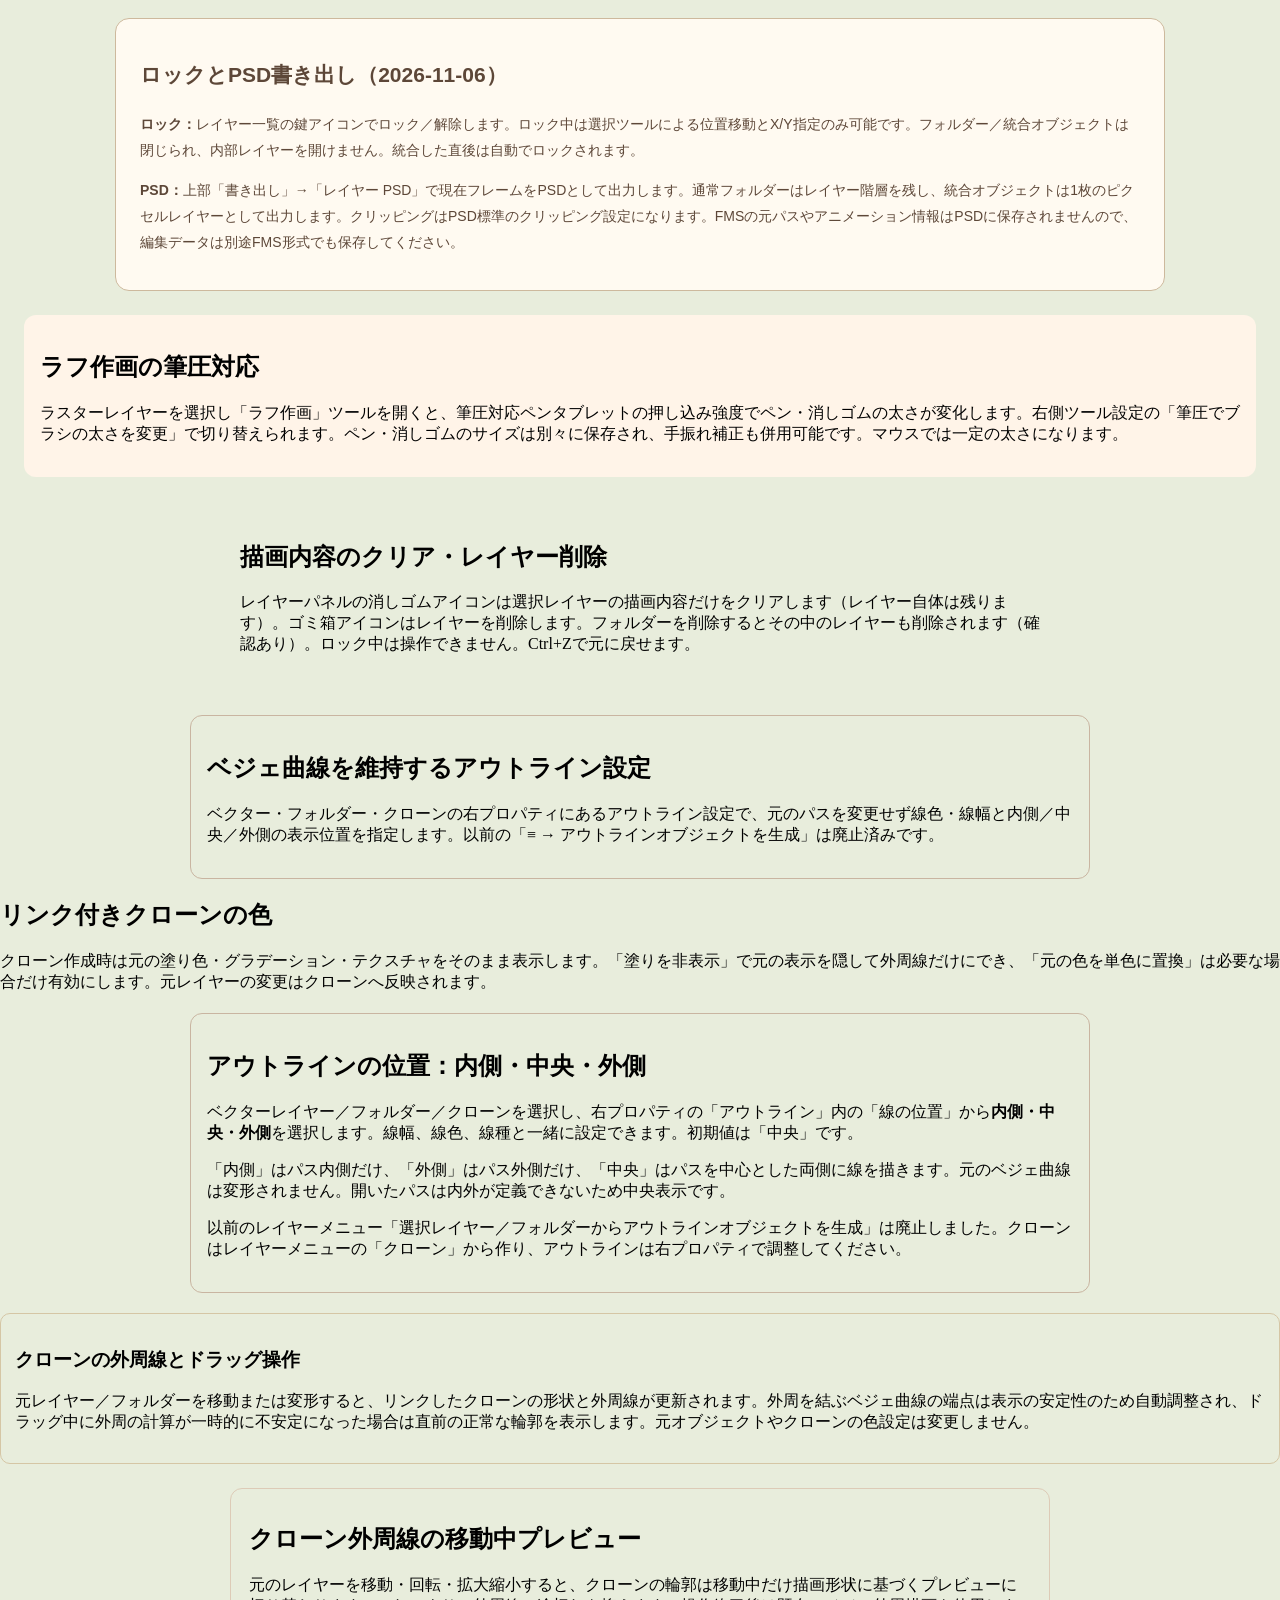
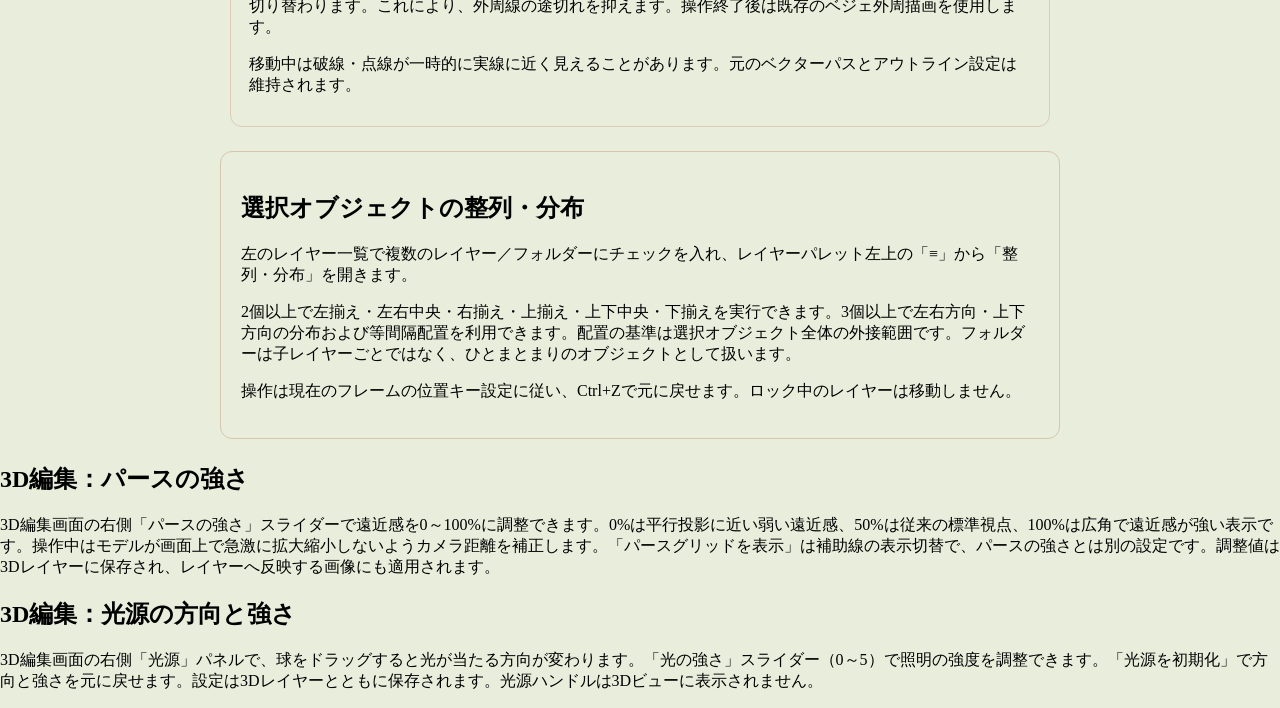
==== commit 1c49617b: "a" ====
--- a/MANUAL.html
+++ b/MANUAL.html
@@ -105,4 +105,5 @@
 </body></html>
 
 
+<section><h2>3D編集：パースの強さ</h2><p>3D編集画面の右側「パースの強さ」スライダーで遠近感を0～100%に調整できます。0%は平行投影に近い弱い遠近感、50%は従来の標準視点、100%は広角で遠近感が強い表示です。操作中はモデルが画面上で急激に拡大縮小しないようカメラ距離を補正します。「パースグリッドを表示」は補助線の表示切替で、パースの強さとは別の設定です。調整値は3Dレイヤーに保存され、レイヤーへ反映する画像にも適用されます。</p></section>
 <section><h2>3D編集：光源の方向と強さ</h2><p>3D編集画面の右側「光源」パネルで、球をドラッグすると光が当たる方向が変わります。「光の強さ」スライダー（0～5）で照明の強度を調整できます。「光源を初期化」で方向と強さを元に戻せます。設定は3Dレイヤーとともに保存されます。光源ハンドルは3Dビューに表示されません。</p></section>
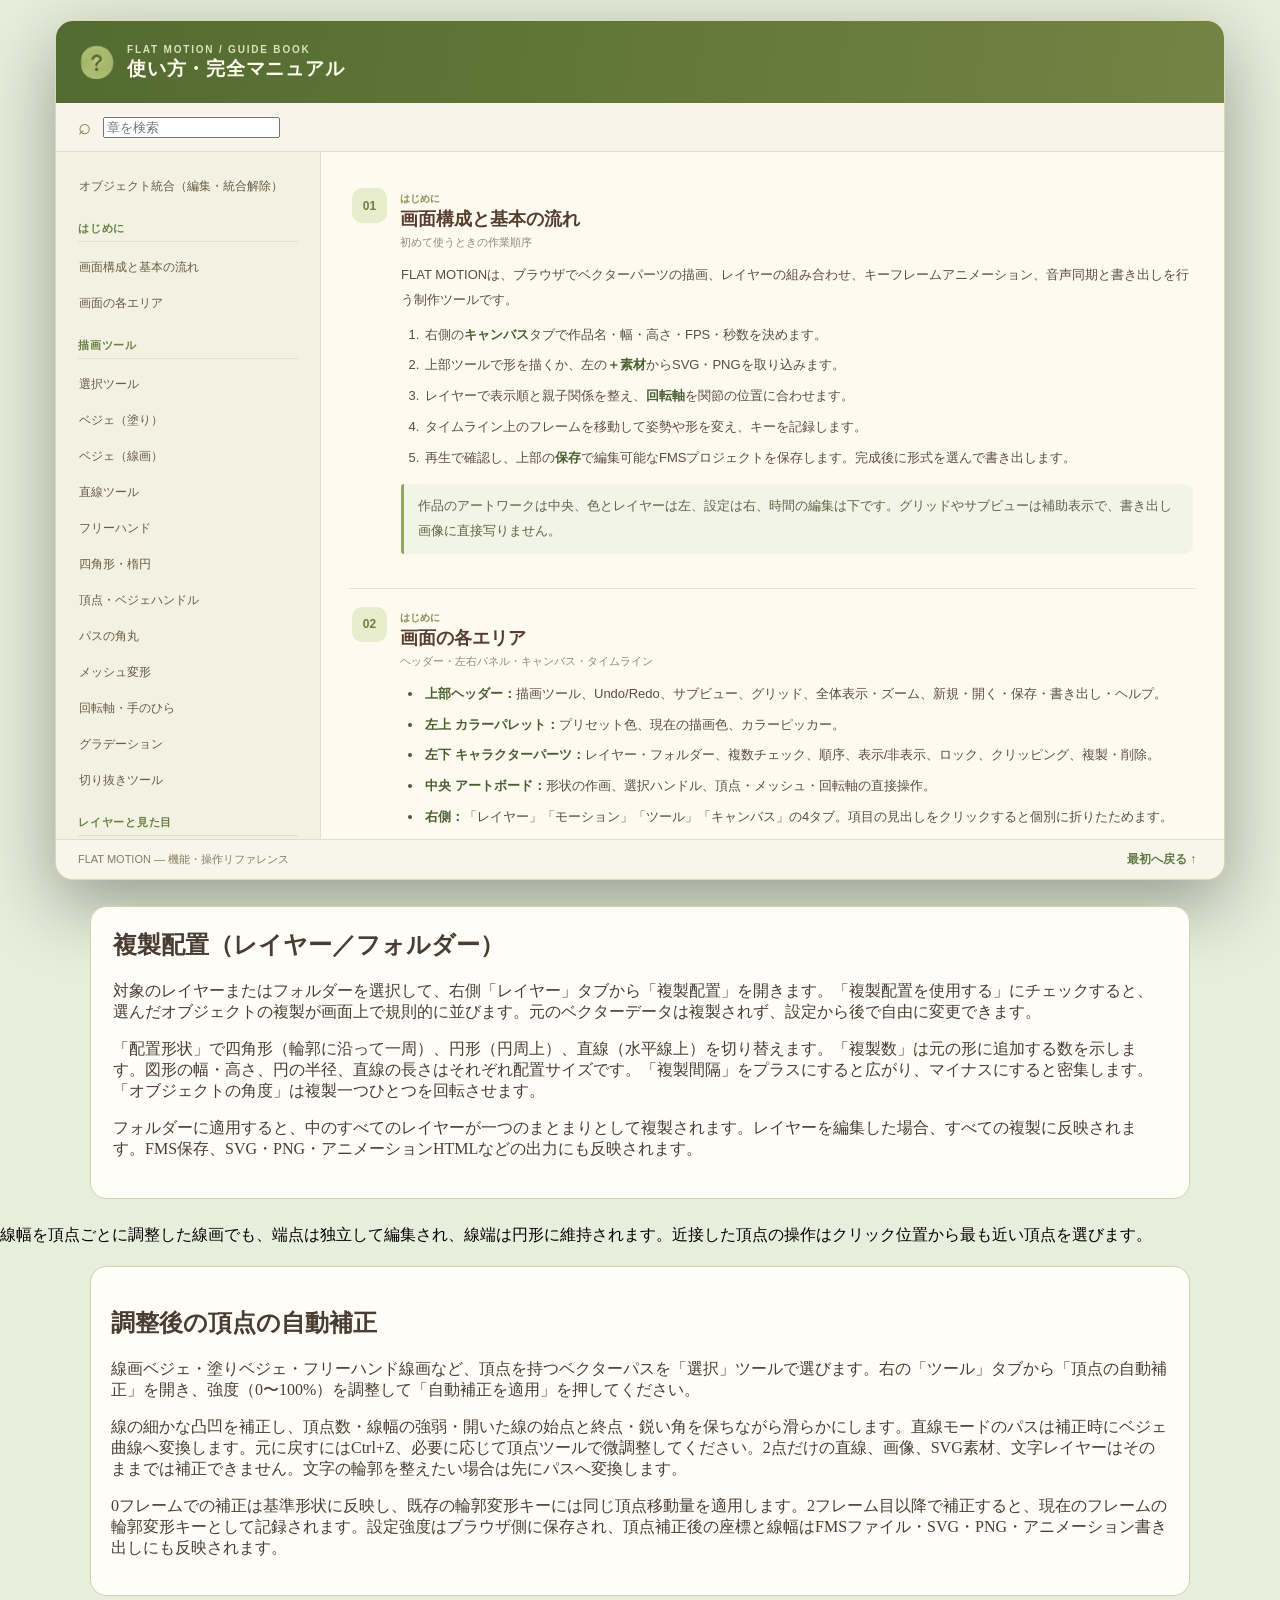
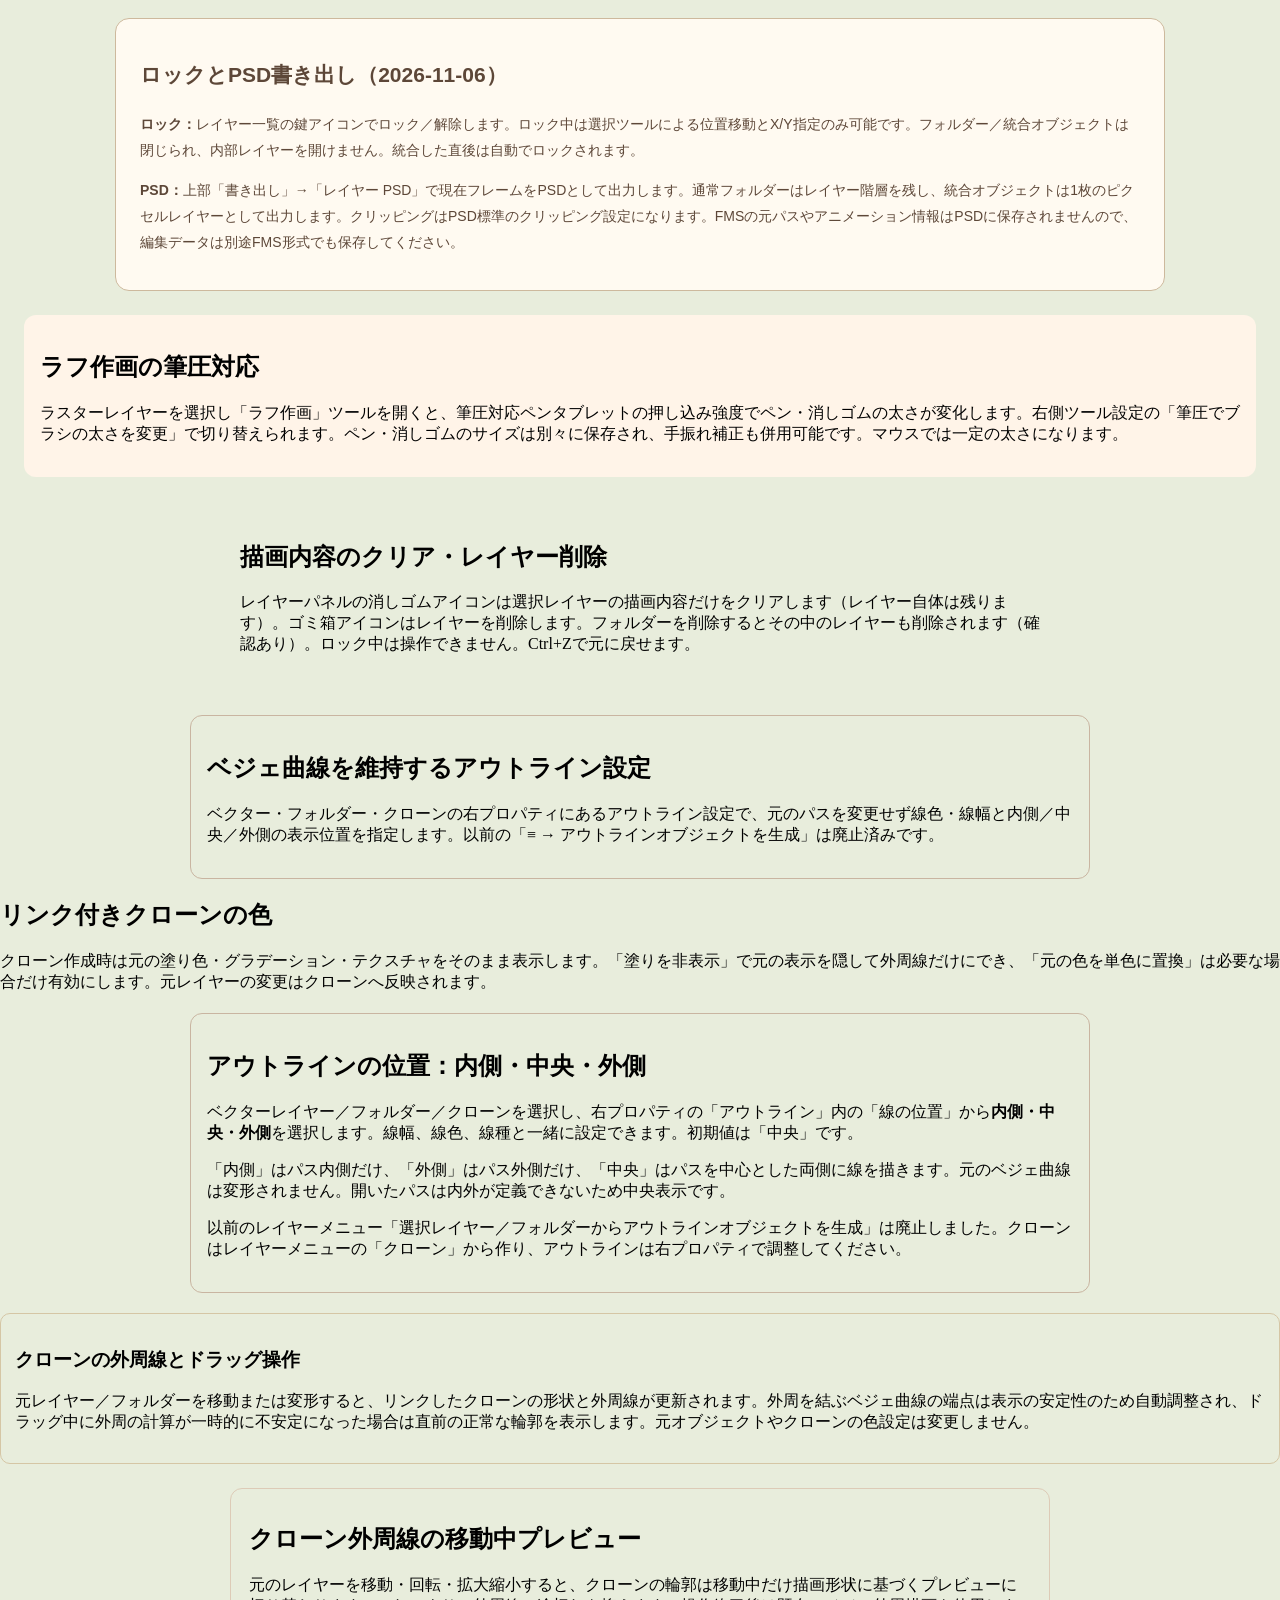
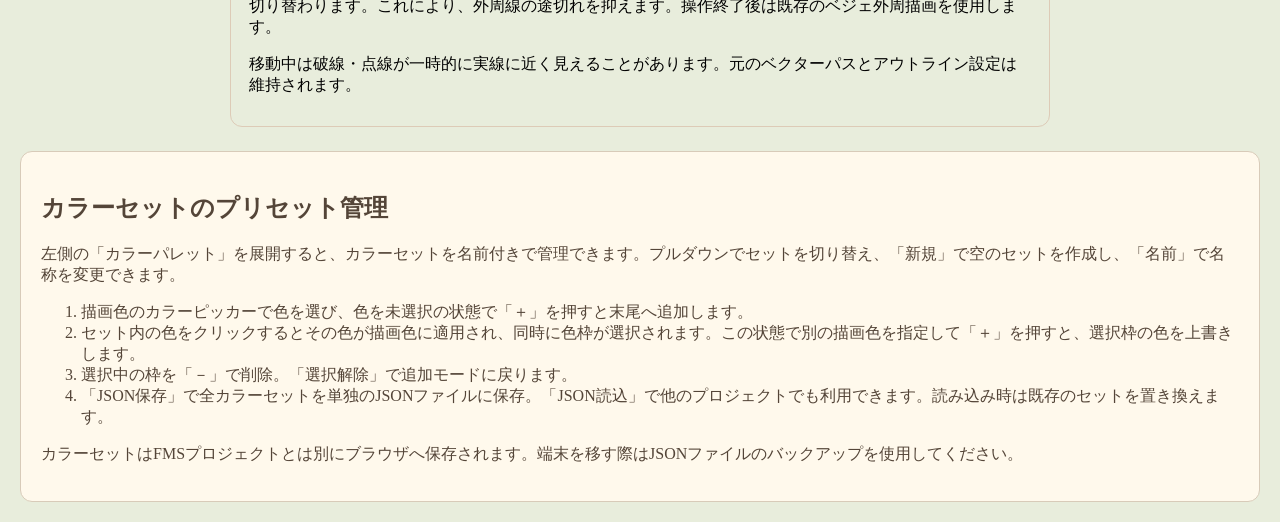
==== commit 548a5a90: "モデルのマニピュレーター修正" ====
--- a/MANUAL.html
+++ b/MANUAL.html
@@ -96,14 +96,10 @@
 <p>テキスト入力欄にフォーカスがある場合は通常の文字入力を優先します。ショートカットによって選択パーツや現在フレームが変わるため、意図しない場合はCtrl+Zで戻してください。</p></div></section><section class="fm-manual-chapter" id="guide-34"><div class="fm-manual-chapter-head"><span class="fm-manual-chapter-number">34</span><div class="fm-manual-chapter-heading"><span>リファレンス</span><h2>よくある疑問・トラブル</h2><p>描けない・見えない・動かないとき</p></div></div><div class="fm-manual-chapter-body"><ul><li><b>ベジェが何も描けない：</b>クリックで2点以上（塗り確定は3点以上）を打ち、Enterまたは画面上の確定ボタンを押してください。</li><li><b>アウトラインが見えない：</b>塗り非表示だけでなく、アウトラインのONと線幅・色を確認します。線画レイヤーは線画オプションを見ます。</li><li><b>選択したのに動かせない：</b>レイヤーの鍵、フォルダーの鍵、編集中のツール、クリッピングの可視状態を確認します。</li><li><b>全体表示が100%なのは：</b>自動全体表示の最大値が100%に設定されているためです。手動の＋操作ならさらに拡大できます。</li><li><b>グリッドが見えない：</b>キャンバスタブでグリッド表示と透明度を確認します。透明度100%は見えません。</li><li><b>切り抜きで残る側が逆：</b>切り抜きは選択内側の削除、クリッピングは下地の内側だけ残す処理です。</li><li><b>サブビューの画像が出ない：</b>画像形式を確認し、追加後にサムネイルを選びます。サブビューのズームを全体表示に戻してみてください。</li><li><b>書き出しができない：</b>動画コーデックやブラウザ権限、音声のデコード、メモリ不足の可能性があります。まずPNG・SVGを試してください。</li><li><b>保存したつもりなのに消えた：</b>ブラウザ内保存は保証されません。必ず「保存」からFMSファイルを作成してください。</li></ul></div></section><section class="fm-manual-chapter" id="guide-35"><div class="fm-manual-chapter-head"><span class="fm-manual-chapter-number">35</span><div class="fm-manual-chapter-heading"><span>リファレンス</span><h2>作例：表情が動くキャラクター</h2><p>描く→親子設定→モーション→動画</p></div></div><div class="fm-manual-chapter-body"><ol><li>キャンバスで顔の土台を楕円やベジェ塗りで作り、目・口・眉毛を別レイヤーに描きます。</li><li>顔フォルダーを作ってパーツを収納し、必要なら顔の回転軸を首の位置へ移します。</li><li>目の線画パスは「ベジェ線画」、ほおの影は別の塗りベジェを使い、肌へクリッピングします。</li><li>0フレームで通常の表情、途中フレームで目の形を頂点モーフで変えます。必要ならまばたきプリセットを使用します。</li><li>フォルダーごと顔を左右へ回転させて姿勢キーを追加します。</li><li>タイムラインにBGMやSEを置き、▶で確認。FMS保存後、PNG連番・WebM・再生HTMLなどへ書き出します。</li></ol>
 <p class="fm-manual-note">作画・色・関節・動きの設定はレイヤーごとに保持されます。後から修正しやすいよう、役割ごとにパーツを分けてください。</p></div></section><section class="fm-manual-chapter" id="guide-37"><div class="fm-manual-chapter-head"><span class="fm-manual-chapter-number">37</span><div class="fm-manual-chapter-heading"><span>描画ツール</span><h2>テキスト・縦書き・円形／アーチ配置とパス化</h2><p>文字を編集し、ロゴをベクターの頂点に変換する</p></div></div><div class="fm-manual-chapter-body"><ol><li>上部の<b>テキスト</b>を選び、キャンバスをクリックして文字レイヤーを作成します。</li><li>右側<b>レイヤー → 文字・レイアウト</b>に文章を入力。フォント・サイズ・字間・太さを設定します。日本語のゴシック・明朝も選べます。</li><li><b>文字の向き</b>を横書きまたは縦書き（右の列から左へ）に切り替えられます。縦書きでは句読点・括弧の縦組み置換、英数字の90°回転、行の長さ・列間隔を調整できます。</li><li><b>配置</b>を直線・円形・アーチ状から選択します。円形/アーチ状では半径、アーチ角度、開始位置をスライダーで変更できます。</li><li>テキストレイヤーの<b>複製配置</b>も使用できます。元の文字を修正すると複製へ反映されます。</li><li>ロゴを輪郭編集したい場合は文字を選択して<b>文字をパスに変換</b>を押します。フォルダー内に1文字ずつ編集可能なベクターパーツが作られます。</li><li>変換した文字パーツを選び、<b>頂点</b>ツールで輪郭をドラッグ。内側の穴などは<b>パス・ベジェ編集 → 編集する輪郭</b>で切り替えます。</li></ol><p class="fm-manual-note">パス化はブラウザ上の文字の輪郭を画像から近似抽出して生成する方式です。元フォントの制御点とは一致しない場合があります。変換前の文字レイヤーは非表示で保持されます。端末内のフォントに加え、手持ちのフォントを読み込んで使用することもできます。</p></div></section><section class="fm-manual-chapter" id="guide-38"><div class="fm-manual-chapter-head"><span class="fm-manual-chapter-number">38</span><div class="fm-manual-chapter-heading"><span>テキスト・ロゴ制作</span><h2>手持ちフォントの登録と頂点の表示サイズ</h2><p>フォントの持ち込み・パス化・細かい頂点編集</p></div></div><div class="fm-manual-chapter-body"><ol><li><b>テキスト</b>ツールで文字レイヤーを作ります。</li><li>レイヤータブの<b>文字・レイアウト → 手持ちのフォント</b>で<b>＋ フォントファイルを登録</b>をクリック。TTF／OTF／WOFF／WOFF2を選びます（1ファイル16MB以下）。</li><li>読み込み後は「フォント」プルダウンに登録名が追加されます。複数登録もでき、選択中の文字レイヤーへ適用できます。</li><li><b>文字をパス化（頂点編集）</b>する場合は、フォントの読み込み完了後に実行します。フォントの輪郭を近似トレースするため、元フォントの編集用制御点とは一致しません。</li><li>パス化した1文字のレイヤーを選び、上部の<b>頂点</b>ツールへ切り替えます。右側の<b>ツール</b>タブで<b>頂点の表示サイズ</b>（1～7px）を調整できます。最初は2.5px、点を見やすく小さくしてもクリックできる範囲は残ります。</li></ol><p class="fm-manual-note">登録フォントはFMSプロジェクト内に埋め込まれます。ブラウザのフォント一覧でも再利用できます（保存領域が利用できる場合）。SVGへの書き出しにもフォントの情報を含みます。外部配布する作品でフォントを使用する場合は、各フォントのライセンスと埋め込み・再配布条件を確認してください。</p></div></section><section class="fm-manual-chapter" id="guide-39"><div class="fm-manual-chapter-head"><span class="fm-manual-chapter-number">39</span><div class="fm-manual-chapter-heading"><span>線画・頂点編集</span><h2>線に強弱をつける・頂点ごとの線幅</h2><p>オブジェクト全体の太さと頂点の太さを切り替える</p></div></div><div class="fm-manual-chapter-body"><ol><li>ベジェ（線画）・直線で作成したパスを選択します。</li><li><b>選択ツール</b>で選んでいる間は「レイヤー → 線画オプション → 線全体の太さ」で一括調整できます。</li><li><b>頂点</b>ツールへ切り替え、線幅を変えたい頂点の丸をクリックします。</li><li>「レイヤー → 線画オプション」の選択頂点スライダー、または「ツール → パス・ベジェ編集」の選択頂点スライダーで<b>その頂点の太さだけ</b>調整できます。</li><li>複数の頂点を異なる太さに設定すると、線の強弱が滑らかにつながります。全体の太さを変更した場合は強弱の割合を保ったまま拡縮されます。</li></ol><p class="fm-manual-note">実線・破線・点線に対応。頂点ごとの線幅はFMSに保存され、SVG・PNG・再生HTMLにも反映されます。</p></div></section><section class="fm-manual-chapter" id="guide-39"><div class="fm-manual-chapter-head"><span class="fm-manual-chapter-number">39</span><div class="fm-manual-chapter-heading"><span>レイヤー・グループ</span><h2>素材ライブラリ：登録・整理・別プロジェクトへ配置</h2><p>プロジェクト共通素材／フォルダー／検索／JSONバックアップ</p></div><button type="button" class="fm-manual-chapter-toggle" aria-expanded="true">−</button></div><div class="fm-manual-chapter-body"><p>左側のパネルは<b>レイヤー／素材</b>タブで切り替えられます。素材ライブラリは作品のFMSファイルとは別に、同じブラウザ・同じ公開URLに保存されます。別プロジェクトへ作品を切り替えても登録素材を使えます。</p>
 <ol><li><b>登録：</b>レイヤータブで素材化したいレイヤーまたはフォルダーを選択（複数チェックにも対応）→素材タブ→<b>＋ 登録</b>→名前を入力します。フォルダー内のパーツ、キーフレーム、クリッピング、エフェクト、テキストで使用した登録フォントも一緒に保存されます。</li><li><b>配置：</b>素材タブの<b>＋ 配置</b>をクリックすると現在のキャンバス中央へ追加できます。素材をキャンバスへドラッグすると、その位置へ配置できます。元の素材とは独立したコピーなので配置後も編集できます。</li><li><b>整理：</b><b>＋ フォルダー</b>でフォルダーを作成します。フォルダーを開くと中身を表示。素材を別のフォルダーへドラッグするか、行の上下にドラッグすると並び替えできます。上部の「すべて」などパンくずにもドラッグでき、フォルダーを出し入れできます。</li><li><b>検索：</b>検索欄へファイル名・素材名やフォルダー名を入力します。検索中も「＋ 配置」から素材を追加できます。</li><li><b>名前変更・削除：</b>行の名前をダブルクリックして変更、×から削除します。フォルダーを削除すると中の素材も削除されます。</li><li><b>バックアップ：</b><b>JSON保存</b>でライブラリ専用の<code>FlatMotion_MaterialLibrary.json</code>を作成します。<b>JSON読込</b>は「追加する」（現在のデータと結合）または「置き換え」を選択できます。</li></ol>
-<p class="fm-manual-note">FMSプロジェクトファイルには素材ライブラリそのものを含めません。別の端末・ブラウザ・ドメインで使う場合は、必ずライブラリ専用JSONを保存して読み込んでください。ローカルストレージの自動保存はブラウザ側のデータ消去で失われる可能性があり、バックアップを推奨します。</p></div></section><section class="fm-manual-chapter" id="guide-merge-objects"><div class="fm-manual-chapter-head"><span class="fm-manual-chapter-number">40</span><div class="fm-manual-chapter-heading"><span>レイヤー・グループ</span><h2>オブジェクト統合（編集・統合解除）</h2><p>色・パス・キーフレームを残す、非破壊の統合</p></div></div><div class="fm-manual-chapter-body"><ol><li>左のレイヤー一覧で、同じフォルダーにある、重なり順が連続した2つ以上のパーツのチェックをONにします。</li><li>「◇ オブジェクトを統合」を押すと、元の形状と色を残した「統合オブジェクト」ができます。折りたたんだ状態では1つの部品として移動・回転・拡大縮小できます。</li><li>レイヤー左側の▶を展開、または右のプロパティから「中のパーツを編集」を押します。中のレイヤーを選択し、塗り色・線色・ベジェパス・頂点・アニメーションキーを個別編集できます。</li><li>戻したい場合は統合オブジェクトを選択し「統合解除」を押してください。編集済みの個々のパーツが残ります。</li></ol><p class="fm-manual-note"><b>以前のバージョンとの違い：</b>前の統合機能は現在の見た目を1枚のSVGに焼き込んでいたため、元の個別色とパスを戻せません。今回の新しい統合操作から非破壊方式になります。旧形式の統合済みSVGは表示できますが、元情報がないため統合解除はできません。</p><p>見た目を保つため、違うフォルダーのレイヤーや、間に未選択パーツを挟む場合、親子関係やクリッピングが切れてしまう場合は統合しません。グループ自体に追加した複製配置やグループエフェクトは、統合解除時には引き継げないため、必要に応じて確認メッセージが表示されます。Undo・RedoとFMSプロジェクト保存に対応します。</p></div></section><section class="fm-manual-chapter" id="guide-3d-ground"><div class="fm-manual-chapter-head"><div class="fm-manual-chapter-heading"><span>3D下書き</span><h2>地面・パースグリッド</h2></div></div><div class="fm-manual-chapter-body"><p>3Dレイヤーの編集画面を開き、右側プロパティにある「地面を表示」「パースグリッドを表示」のチェックボックスで切り替えます。地面はXZ平面を示し、モデルの高さや接地を判断する目安になります。パースグリッドは視点を動かすと奥行き方向に収束して見える補助線です。各チェック状態は3Dレイヤーに保存されます。</p><p>地面とグリッドは編集画面だけのガイドで、2Dキャンバスへの反映画像・PNG書き出しには含まれません。地面は補助表示であり、モデルの自動接地や物理演算は行いません。</p></div></section><section class="fm-manual-chapter" id="guide-3d-placement-light"><div class="fm-manual-chapter-head"><div class="fm-manual-chapter-heading"><span>3D下書き</span><h2>モデルの接地・光源・背景色</h2></div></div><div class="fm-manual-chapter-body"><p><strong>地面に接地：</strong>3D編集画面でモデルを選び、右側の「選択モデルを地面に接地」を押すと、現在の回転・大きさ・ポーズを含むモデルの最下点を地面（XZ平面）に合わせます。複数モデルの場合も選択モデルだけが移動します。位置はプロジェクトに保存されます。</p><p><strong>光源をドラッグ：</strong>「光源ハンドルを表示」をONにし、3D画面の黄色いマークを左ドラッグします。光の方向がリアルタイムに変化します。「光源位置を初期化」で戻せます。位置は3Dレイヤーに保存されます。</p><p><strong>背景色：</strong>「3D画面の背景色」で好みの色を選べます。背景色と光源ハンドル、地面、グリッドは編集画面だけの表示で、透明な2Dレイヤー画像には含まれません。</p></div></section>
-</main></div><footer class="fm-manual-footer"><span>FLAT MOTION — 機能・操作リファレンス</span><button onclick="document.querySelector('.fm-manual-content').scrollTop=0" type="button">最初へ戻る ↑</button></footer></div><script>document.getElementById('externalSearch').addEventListener('input',function(){const q=this.value.trim().toLowerCase();let count=0;document.querySelectorAll('.fm-manual-chapter').forEach(s=>{const ok=!q||s.textContent.toLowerCase().includes(q);s.hidden=!ok;if(ok)count++;});document.getElementById('matchCount').textContent=count+'章';});</script><section id="fm-repeat-manual" style="max-width:1100px;margin:26px auto;padding:22px;border:1px solid #cbd4af;border-radius:16px;background:#fffdf7;color:#493d31"><h2 style="margin-top:0">複製配置（レイヤー／フォルダー）</h2><p>対象のレイヤーまたはフォルダーを選択して、右側「レイヤー」タブから「複製配置」を開きます。「複製配置を使用する」にチェックすると、選んだオブジェクトの複製が画面上で規則的に並びます。元のベクターデータは複製されず、設定から後で自由に変更できます。</p><p>「配置形状」で四角形（輪郭に沿って一周）、円形（円周上）、直線（水平線上）を切り替えます。「複製数」は元の形に追加する数を示します。図形の幅・高さ、円の半径、直線の長さはそれぞれ配置サイズです。「複製間隔」をプラスにすると広がり、マイナスにすると密集します。「オブジェクトの角度」は複製一つひとつを回転させます。</p><p>フォルダーに適用すると、中のすべてのレイヤーが一つのまとまりとして複製されます。レイヤーを編集した場合、すべての複製に反映されます。FMS保存、SVG・PNG・アニメーションHTMLなどの出力にも反映されます。</p></section>
+<p class="fm-manual-note">FMSプロジェクトファイルには素材ライブラリそのものを含めません。別の端末・ブラウザ・ドメインで使う場合は、必ずライブラリ専用JSONを保存して読み込んでください。ローカルストレージの自動保存はブラウザ側のデータ消去で失われる可能性があり、バックアップを推奨します。</p></div></section><section class="fm-manual-chapter" id="guide-merge-objects"><div class="fm-manual-chapter-head"><span class="fm-manual-chapter-number">40</span><div class="fm-manual-chapter-heading"><span>レイヤー・グループ</span><h2>オブジェクト統合（編集・統合解除）</h2><p>色・パス・キーフレームを残す、非破壊の統合</p></div></div><div class="fm-manual-chapter-body"><ol><li>左のレイヤー一覧で、同じフォルダーにある、重なり順が連続した2つ以上のパーツのチェックをONにします。</li><li>「◇ オブジェクトを統合」を押すと、元の形状と色を残した「統合オブジェクト」ができます。折りたたんだ状態では1つの部品として移動・回転・拡大縮小できます。</li><li>レイヤー左側の▶を展開、または右のプロパティから「中のパーツを編集」を押します。中のレイヤーを選択し、塗り色・線色・ベジェパス・頂点・アニメーションキーを個別編集できます。</li><li>戻したい場合は統合オブジェクトを選択し「統合解除」を押してください。編集済みの個々のパーツが残ります。</li></ol><p class="fm-manual-note"><b>以前のバージョンとの違い：</b>前の統合機能は現在の見た目を1枚のSVGに焼き込んでいたため、元の個別色とパスを戻せません。今回の新しい統合操作から非破壊方式になります。旧形式の統合済みSVGは表示できますが、元情報がないため統合解除はできません。</p><p>見た目を保つため、違うフォルダーのレイヤーや、間に未選択パーツを挟む場合、親子関係やクリッピングが切れてしまう場合は統合しません。グループ自体に追加した複製配置やグループエフェクトは、統合解除時には引き継げないため、必要に応じて確認メッセージが表示されます。Undo・RedoとFMSプロジェクト保存に対応します。</p></div></section></main></div><footer class="fm-manual-footer"><span>FLAT MOTION — 機能・操作リファレンス</span><button onclick="document.querySelector('.fm-manual-content').scrollTop=0" type="button">最初へ戻る ↑</button></footer></div><script>document.getElementById('externalSearch').addEventListener('input',function(){const q=this.value.trim().toLowerCase();let count=0;document.querySelectorAll('.fm-manual-chapter').forEach(s=>{const ok=!q||s.textContent.toLowerCase().includes(q);s.hidden=!ok;if(ok)count++;});document.getElementById('matchCount').textContent=count+'章';});</script><section id="fm-repeat-manual" style="max-width:1100px;margin:26px auto;padding:22px;border:1px solid #cbd4af;border-radius:16px;background:#fffdf7;color:#493d31"><h2 style="margin-top:0">複製配置（レイヤー／フォルダー）</h2><p>対象のレイヤーまたはフォルダーを選択して、右側「レイヤー」タブから「複製配置」を開きます。「複製配置を使用する」にチェックすると、選んだオブジェクトの複製が画面上で規則的に並びます。元のベクターデータは複製されず、設定から後で自由に変更できます。</p><p>「配置形状」で四角形（輪郭に沿って一周）、円形（円周上）、直線（水平線上）を切り替えます。「複製数」は元の形に追加する数を示します。図形の幅・高さ、円の半径、直線の長さはそれぞれ配置サイズです。「複製間隔」をプラスにすると広がり、マイナスにすると密集します。「オブジェクトの角度」は複製一つひとつを回転させます。</p><p>フォルダーに適用すると、中のすべてのレイヤーが一つのまとまりとして複製されます。レイヤーを編集した場合、すべての複製に反映されます。FMS保存、SVG・PNG・アニメーションHTMLなどの出力にも反映されます。</p></section>
 <p>線幅を頂点ごとに調整した線画でも、端点は独立して編集され、線端は円形に維持されます。近接した頂点の操作はクリック位置から最も近い頂点を選びます。</p>
 <section id="fm-vertex-correction-manual" style="max-width:1100px;margin:20px auto;padding:20px;border:1px solid #cbd4af;border-radius:16px;background:#fffdf7;color:#493d31"><h2>調整後の頂点の自動補正</h2><p>線画ベジェ・塗りベジェ・フリーハンド線画など、頂点を持つベクターパスを「選択」ツールで選びます。右の「ツール」タブから「頂点の自動補正」を開き、強度（0〜100%）を調整して「自動補正を適用」を押してください。</p><p>線の細かな凸凹を補正し、頂点数・線幅の強弱・開いた線の始点と終点・鋭い角を保ちながら滑らかにします。直線モードのパスは補正時にベジェ曲線へ変換します。元に戻すにはCtrl+Z、必要に応じて頂点ツールで微調整してください。2点だけの直線、画像、SVG素材、文字レイヤーはそのままでは補正できません。文字の輪郭を整えたい場合は先にパスへ変換します。</p><p>0フレームでの補正は基準形状に反映し、既存の輪郭変形キーには同じ頂点移動量を適用します。2フレーム目以降で補正すると、現在のフレームの輪郭変形キーとして記録されます。設定強度はブラウザ側に保存され、頂点補正後の座標と線幅はFMSファイル・SVG・PNG・アニメーション書き出しにも反映されます。</p></section><section style="max-width:1050px;margin:22px auto;padding:20px 24px;border:1px solid #cdb99d;border-radius:14px;background:#fffaf1;color:#5d4738;font:14px/1.85 sans-serif"><h2>ロックとPSD書き出し（2026-11-06）</h2><p><b>ロック：</b>レイヤー一覧の鍵アイコンでロック／解除します。ロック中は選択ツールによる位置移動とX/Y指定のみ可能です。フォルダー／統合オブジェクトは閉じられ、内部レイヤーを開けません。統合した直後は自動でロックされます。</p><p><b>PSD：</b>上部「書き出し」→「レイヤー PSD」で現在フレームをPSDとして出力します。通常フォルダーはレイヤー階層を残し、統合オブジェクトは1枚のピクセルレイヤーとして出力します。クリッピングはPSD標準のクリッピング設定になります。FMSの元パスやアニメーション情報はPSDに保存されませんので、編集データは別途FMS形式でも保存してください。</p></section><section style="margin:24px;padding:16px;background:#fff4e8;border-radius:12px"><h2>ラフ作画の筆圧対応</h2><p>ラスターレイヤーを選択し「ラフ作画」ツールを開くと、筆圧対応ペンタブレットの押し込み強度でペン・消しゴムの太さが変化します。右側ツール設定の「筆圧でブラシの太さを変更」で切り替えられます。ペン・消しゴムのサイズは別々に保存され、手振れ補正も併用可能です。マウスでは一定の太さになります。</p></section>
 <section style="margin:24px auto;padding:20px;max-width:840px"><h2>描画内容のクリア・レイヤー削除</h2><p>レイヤーパネルの消しゴムアイコンは選択レイヤーの描画内容だけをクリアします（レイヤー自体は残ります）。ゴミ箱アイコンはレイヤーを削除します。フォルダーを削除するとその中のレイヤーも削除されます（確認あり）。ロック中は操作できません。Ctrl+Zで元に戻せます。</p></section><section style="padding:16px;margin:20px auto;max-width:900px;border:1px solid #c9b5a1;border-radius:12px"><h2>ベジェ曲線を維持するアウトライン設定</h2><p>ベクター・フォルダー・クローンの右プロパティにあるアウトライン設定で、元のパスを変更せず線色・線幅と内側／中央／外側の表示位置を指定します。以前の「≡ → アウトラインオブジェクトを生成」は廃止済みです。</p></section><section><h2>リンク付きクローンの色</h2><p>クローン作成時は元の塗り色・グラデーション・テクスチャをそのまま表示します。「塗りを非表示」で元の表示を隠して外周線だけにでき、「元の色を単色に置換」は必要な場合だけ有効にします。元レイヤーの変更はクローンへ反映されます。</p></section><section style="padding:16px;margin:20px auto;max-width:900px;border:1px solid #c9b5a1;border-radius:12px" id="guide-outline-placement"><h2>アウトラインの位置：内側・中央・外側</h2><p>ベクターレイヤー／フォルダー／クローンを選択し、右プロパティの「アウトライン」内の「線の位置」から<strong>内側・中央・外側</strong>を選択します。線幅、線色、線種と一緒に設定できます。初期値は「中央」です。</p><p>「内側」はパス内側だけ、「外側」はパス外側だけ、「中央」はパスを中心とした両側に線を描きます。元のベジェ曲線は変形されません。開いたパスは内外が定義できないため中央表示です。</p><p>以前のレイヤーメニュー「選択レイヤー／フォルダーからアウトラインオブジェクトを生成」は廃止しました。クローンはレイヤーメニューの「クローン」から作り、アウトラインは右プロパティで調整してください。</p></section><section style="margin:20px 0;padding:14px;border:1px solid #d5c6a5;border-radius:10px"><h3>クローンの外周線とドラッグ操作</h3><p>元レイヤー／フォルダーを移動または変形すると、リンクしたクローンの形状と外周線が更新されます。外周を結ぶベジェ曲線の端点は表示の安定性のため自動調整され、ドラッグ中に外周の計算が一時的に不安定になった場合は直前の正常な輪郭を表示します。元オブジェクトやクローンの色設定は変更しません。</p></section>
-<section style="margin:24px auto;max-width:820px;padding:14px 18px;border:1px solid #ddcbb7;border-radius:12px"><h2>クローン外周線の移動中プレビュー</h2><p>元のレイヤーを移動・回転・拡大縮小すると、クローンの輪郭は移動中だけ描画形状に基づくプレビューに切り替わります。これにより、外周線の途切れを抑えます。操作終了後は既存のベジェ外周描画を使用します。</p><p>移動中は破線・点線が一時的に実線に近く見えることがあります。元のベクターパスとアウトライン設定は維持されます。</p></section><section style="margin:24px auto;padding:20px;max-width:840px;border:1px solid #d6c6ad;border-radius:12px" id="guide-align-distribute"><h2>選択オブジェクトの整列・分布</h2><p>左のレイヤー一覧で複数のレイヤー／フォルダーにチェックを入れ、レイヤーパレット左上の「≡」から「整列・分布」を開きます。</p><p>2個以上で左揃え・左右中央・右揃え・上揃え・上下中央・下揃えを実行できます。3個以上で左右方向・上下方向の分布および等間隔配置を利用できます。配置の基準は選択オブジェクト全体の外接範囲です。フォルダーは子レイヤーごとではなく、ひとまとまりのオブジェクトとして扱います。</p><p>操作は現在のフレームの位置キー設定に従い、Ctrl+Zで元に戻せます。ロック中のレイヤーは移動しません。</p></section>
+<section style="margin:24px auto;max-width:820px;padding:14px 18px;border:1px solid #ddcbb7;border-radius:12px"><h2>クローン外周線の移動中プレビュー</h2><p>元のレイヤーを移動・回転・拡大縮小すると、クローンの輪郭は移動中だけ描画形状に基づくプレビューに切り替わります。これにより、外周線の途切れを抑えます。操作終了後は既存のベジェ外周描画を使用します。</p><p>移動中は破線・点線が一時的に実線に近く見えることがあります。元のベクターパスとアウトライン設定は維持されます。</p></section><section class="fm-color-set-manual" style="margin:20px;padding:20px;border:1px solid #d8cbb9;border-radius:12px;background:#fff9ec;color:#544538"><h2>カラーセットのプリセット管理</h2><p>左側の「カラーパレット」を展開すると、カラーセットを名前付きで管理できます。プルダウンでセットを切り替え、「新規」で空のセットを作成し、「名前」で名称を変更できます。</p><ol><li>描画色のカラーピッカーで色を選び、色を未選択の状態で「＋」を押すと末尾へ追加します。</li><li>セット内の色をクリックするとその色が描画色に適用され、同時に色枠が選択されます。この状態で別の描画色を指定して「＋」を押すと、選択枠の色を上書きします。</li><li>選択中の枠を「－」で削除。「選択解除」で追加モードに戻ります。</li><li>「JSON保存」で全カラーセットを単独のJSONファイルに保存。「JSON読込」で他のプロジェクトでも利用できます。読み込み時は既存のセットを置き換えます。</li></ol><p>カラーセットはFMSプロジェクトとは別にブラウザへ保存されます。端末を移す際はJSONファイルのバックアップを使用してください。</p></section>
 </body></html>
 
-
-<section><h2>3D編集：パースの強さ</h2><p>3D編集画面の右側「パースの強さ」スライダーで遠近感を0～100%に調整できます。0%は平行投影に近い弱い遠近感、50%は従来の標準視点、100%は広角で遠近感が強い表示です。操作中はモデルが画面上で急激に拡大縮小しないようカメラ距離を補正します。「パースグリッドを表示」は補助線の表示切替で、パースの強さとは別の設定です。調整値は3Dレイヤーに保存され、レイヤーへ反映する画像にも適用されます。</p></section>
-<section><h2>3D編集：光源の方向と強さ</h2><p>3D編集画面の右側「光源」パネルで、球をドラッグすると光が当たる方向が変わります。「光の強さ」スライダー（0～5）で照明の強度を調整できます。「光源を初期化」で方向と強さを元に戻せます。設定は3Dレイヤーとともに保存されます。光源ハンドルは3Dビューに表示されません。</p></section>
